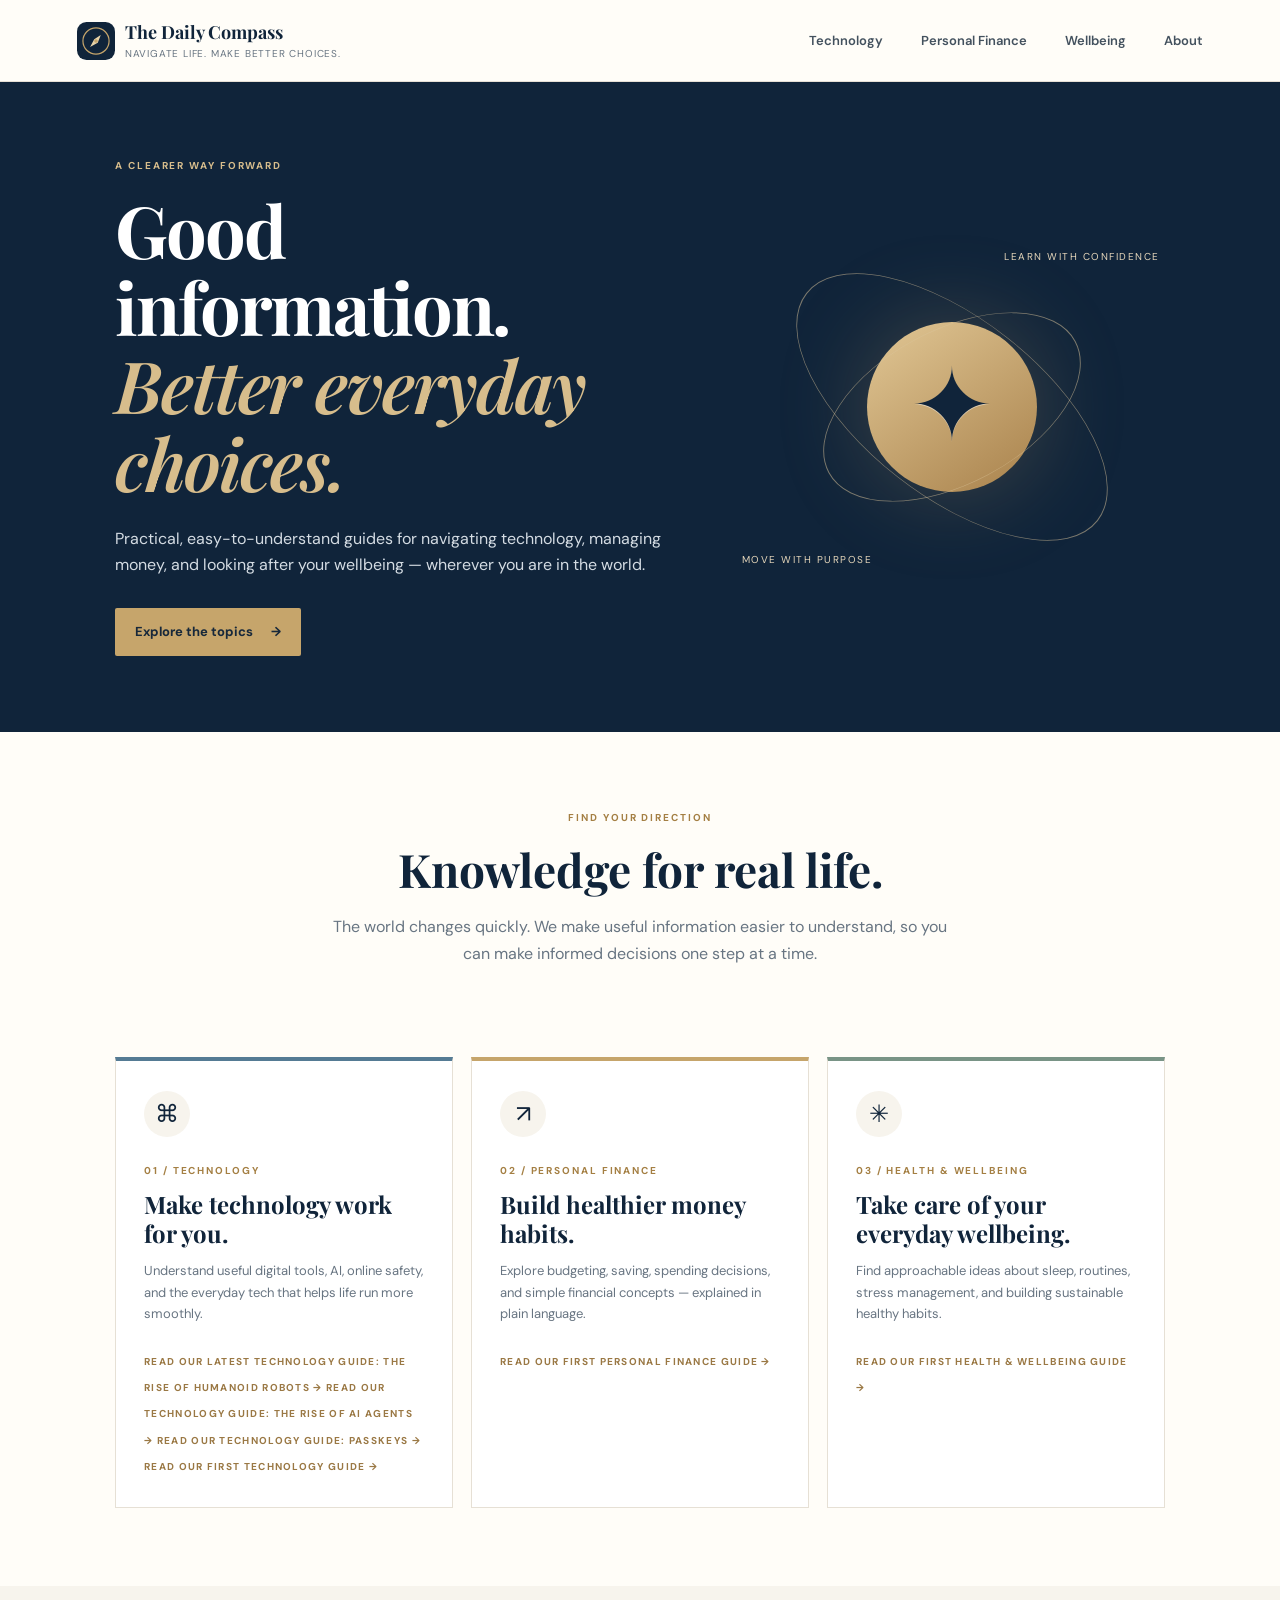
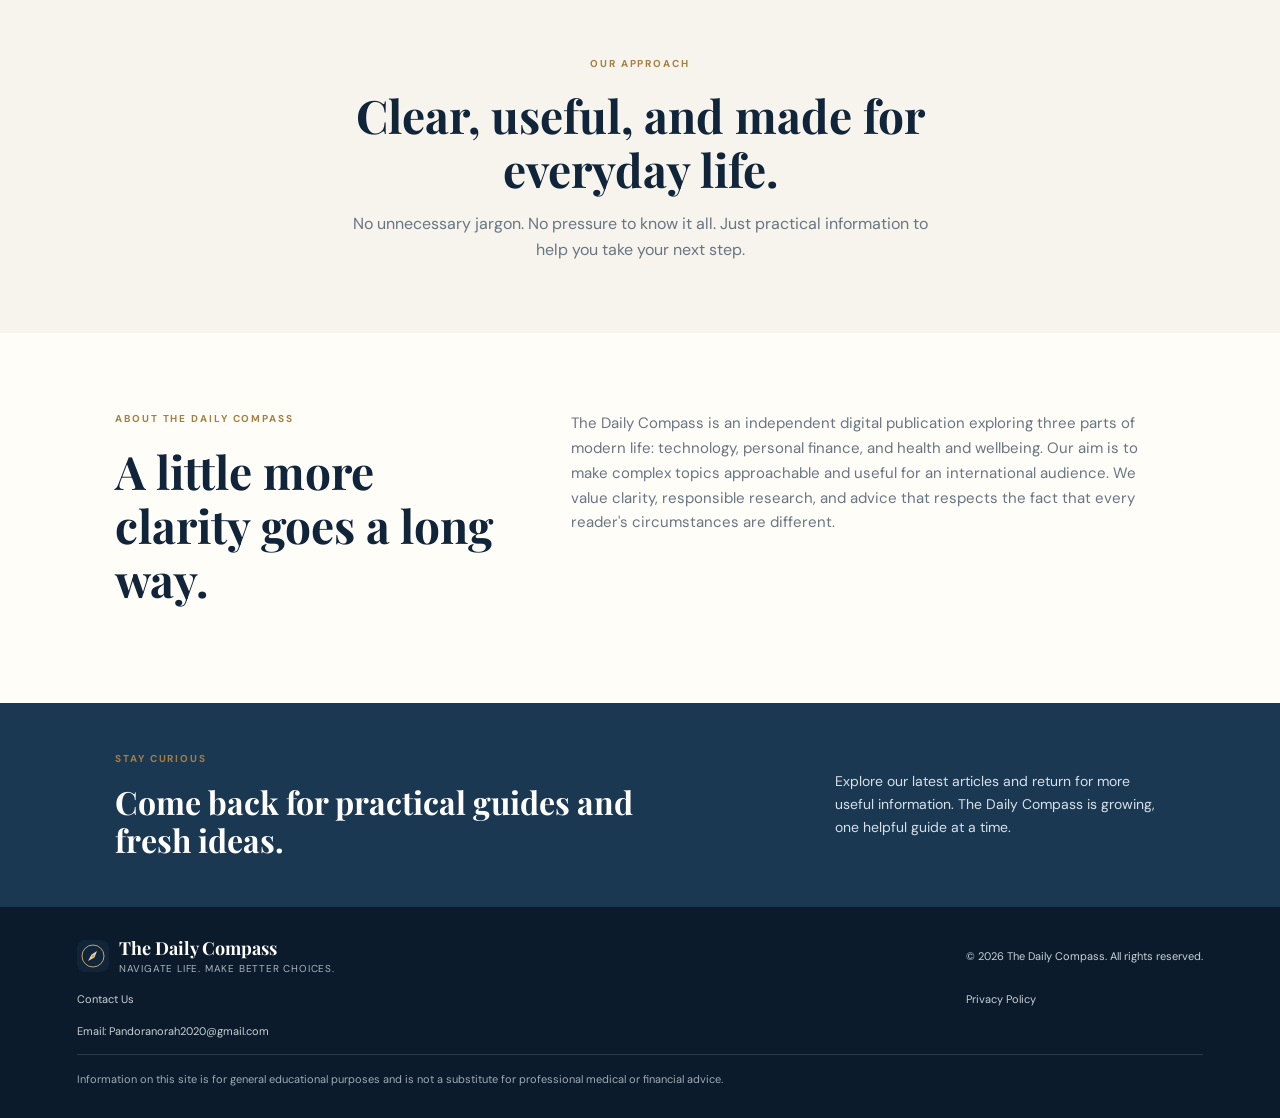
==== index.html @ 1552ca36 "Add humanoid robots article to homepage" ====
<!doctype html>
<html lang="en">
<head>
  <meta charset="utf-8">
  <meta name="viewport" content="width=device-width, initial-scale=1">

  <meta name="description" content="The Daily Compass shares practical guides on technology, personal finance, and wellbeing to help you make better everyday decisions.">

  <meta name="google-site-verification" content="niSRmLJpJioyuc1fLSVejvi6iPAMfOR2q-Q2uCCCyGE">

  <meta name="theme-color" content="#10243a">
  <title>The Daily Compass | Navigate Life. Make Better Choices.</title>

  <!-- The Daily Compass Favicon -->
  <link rel="icon" href="/compass.svg" type="image/svg+xml">

  <link rel="stylesheet" href="styles.css">
</head>

<body>
  <header class="site-header">
    <a class="brand" href="#home" aria-label="The Daily Compass home">
      <img src="compass.svg" alt="" width="38" height="38">
      <span>
        <strong>The Daily Compass</strong>
        <small>Navigate life. Make better choices.</small>
      </span>
    </a>

    <button class="menu-toggle" aria-label="Open navigation" aria-expanded="false">☰</button>

    <nav class="nav">
      <a href="#technology">Technology</a>
      <a href="#finance">Personal Finance</a>
      <a href="#wellbeing">Wellbeing</a>
      <a href="#about">About</a>
    </nav>
  </header>

  <main id="home">

    <section class="hero">
      <div class="hero-copy">
        <p class="eyebrow">A clearer way forward</p>

        <h1>Good information.<br><em>Better everyday choices.</em></h1>

        <p class="hero-text">
          Practical, easy-to-understand guides for navigating technology,
          managing money, and looking after your wellbeing — wherever you
          are in the world.
        </p>

        <a class="button" href="#explore">
          Explore the topics <span aria-hidden="true">→</span>
        </a>
      </div>

      <div class="hero-art" aria-hidden="true">
        <div class="sun"></div>
        <div class="orbit orbit-one"></div>
        <div class="orbit orbit-two"></div>
        <div class="compass-mark">✦</div>
        <span class="art-label label-top">Learn with confidence</span>
        <span class="art-label label-bottom">Move with purpose</span>
      </div>
    </section>

    <section class="intro section" id="explore">
      <p class="eyebrow">Find your direction</p>

      <h2>Knowledge for real life.</h2>

      <p class="section-lead">
        The world changes quickly. We make useful information easier to
        understand, so you can make informed decisions one step at a time.
      </p>
    </section>

    <section class="topics section">

      <!-- TECHNOLOGY -->
      <article class="topic-card tech" id="technology">
        <div class="topic-icon" aria-hidden="true">⌘</div>

        <p class="eyebrow">01 / Technology</p>

        <h3>Make technology work for you.</h3>

        <p>
          Understand useful digital tools, AI, online safety, and the
          everyday tech that helps life run more smoothly.
        </p>

        <a class="coming" href="rise-of-humanoid-robots-everyday-life.html">
          Read our latest Technology guide: The Rise of Humanoid Robots →
        </a>

        <a class="coming" href="rise-of-ai-agents-future-of-work.html">
          Read our Technology guide: The Rise of AI Agents →
        </a>

        <a class="coming" href="passkeys-explained.html">
          Read our Technology guide: Passkeys →
        </a>

        <a class="coming" href="technology-smartphone-privacy.html">
          Read our first Technology guide →
        </a>
      </article>

      <!-- PERSONAL FINANCE -->
      <article class="topic-card money" id="finance">
        <div class="topic-icon" aria-hidden="true">↗</div>

        <p class="eyebrow">02 / Personal finance</p>

        <h3>Build healthier money habits.</h3>

        <p>
          Explore budgeting, saving, spending decisions, and simple
          financial concepts — explained in plain language.
        </p>

        <a class="coming" href="simple-monthly-budget.html">
          Read our first Personal Finance guide →
        </a>
      </article>

      <!-- HEALTH AND WELLBEING -->
      <article class="topic-card wellness" id="wellbeing">
        <div class="topic-icon" aria-hidden="true">✳</div>

        <p class="eyebrow">03 / Health &amp; wellbeing</p>

        <h3>Take care of your everyday wellbeing.</h3>

        <p>
          Find approachable ideas about sleep, routines, stress management,
          and building sustainable healthy habits.
        </p>

        <a class="coming" href="seven-habits-better-sleep.html">
          Read our first Health &amp; Wellbeing guide →
        </a>
      </article>

    </section>

    <section class="quote-band">
      <p class="eyebrow">Our approach</p>

      <h2>Clear, useful, and made for everyday life.</h2>

      <p>
        No unnecessary jargon. No pressure to know it all. Just practical
        information to help you take your next step.
      </p>
    </section>

    <section class="about section" id="about">
      <div>
        <p class="eyebrow">About The Daily Compass</p>

        <h2>A little more clarity goes a long way.</h2>
      </div>

      <p>
        The Daily Compass is an independent digital publication exploring
        three parts of modern life: technology, personal finance, and
        health and wellbeing. Our aim is to make complex topics approachable
        and useful for an international audience. We value clarity,
        responsible research, and advice that respects the fact that
        every reader's circumstances are different.
      </p>
    </section>

    <section class="contact-strip" id="contact">
      <div>
        <p class="eyebrow">Stay curious</p>

        <h2>Come back for practical guides and fresh ideas.</h2>
      </div>

      <p>
        Explore our latest articles and return for more useful information.
        The Daily Compass is growing, one helpful guide at a time.
      </p>
    </section>

  </main>

  <footer class="footer">

    <a class="brand footer-brand" href="#home">
      <img src="compass.svg" alt="" width="32" height="32">

      <span>
        <strong>The Daily Compass</strong>
        <small>Navigate life. Make better choices.</small>
      </span>
    </a>

    <p>© <span id="year"></span> The Daily Compass. All rights reserved.</p>

    <p><a href="contact.html">Contact Us</a></p>

    <p><a href="privacy-policy.html">Privacy Policy</a></p>

    <p>
      Email:
      <a href="mailto:Pandoranorah2020@gmail.com">
        Pandoranorah2020@gmail.com
      </a>
    </p>

    <p class="disclaimer">
      Information on this site is for general educational purposes and
      is not a substitute for professional medical or financial advice.
    </p>

  </footer>

  <script src="script.js"></script>

</body>
</html>
---- styles.css ----
@import url('https://fonts.googleapis.com/css2?family=DM+Sans:wght@400;500;600;700&family=Playfair+Display:ital,wght@0,600;0,700;1,600;1,700&display=swap');
:root{--navy:#10243a;--navy2:#1b3853;--cream:#f7f4ed;--paper:#fffdf8;--gold:#c6a56b;--ink:#1d2935;--muted:#687582;--line:#e6e0d5}
*{box-sizing:border-box}html{scroll-behavior:smooth}body{margin:0;background:var(--paper);color:var(--ink);font-family:"DM Sans",Arial,sans-serif;line-height:1.65}a{color:inherit;text-decoration:none}.site-header{height:auto;min-height:82px;padding:17px clamp(20px,6vw,88px);display:flex;align-items:center;justify-content:space-between;gap:24px;background:var(--paper);border-bottom:1px solid var(--line);position:sticky;top:0;z-index:10}.brand{display:flex;align-items:center;gap:10px;color:var(--navy)}.brand span{display:flex;flex-direction:column;line-height:1.25}.brand strong{font-family:"Playfair Display",Georgia,serif;font-size:18px}.brand small{font-size:10px;letter-spacing:.08em;text-transform:uppercase;color:var(--muted);margin-top:4px}.nav{display:flex;gap:clamp(16px,3vw,38px);font-size:13px;font-weight:600;color:#43515e}.nav a:hover{color:#a47f43}.menu-toggle{display:none;background:none;border:0;font-size:24px;color:var(--navy)}.hero{background:var(--navy);color:white;min-height:520px;padding:76px clamp(22px,9vw,130px);display:grid;grid-template-columns:1.15fr .85fr;align-items:center;gap:48px;overflow:hidden}.eyebrow{font-size:10px;letter-spacing:.19em;text-transform:uppercase;font-weight:700;color:#a47f43;margin:0 0 16px}.hero .eyebrow{color:#d7bd8c}.hero h1{font-family:"Playfair Display",Georgia,serif;font-size:clamp(42px,6vw,72px);line-height:1.08;letter-spacing:-.03em;margin:0 0 24px}.hero h1 em{color:#d7bd8c;font-weight:600}.hero-text{max-width:550px;color:#d4dce3;font-size:16px;margin:0 0 30px}.button{display:inline-flex;align-items:center;gap:18px;background:var(--gold);color:#17283a;padding:13px 20px;font-size:13px;font-weight:700;border-radius:2px}.button:hover{background:#ddc18f}.hero-art{height:340px;max-width:420px;width:100%;justify-self:center;position:relative;display:grid;place-items:center}.sun{width:170px;height:170px;border-radius:50%;background:linear-gradient(145deg,#e1c795,#a9824c);box-shadow:0 0 90px #c6a56b44}.orbit{position:absolute;border:1px solid #d9c49a88;border-radius:50%;width:280px;height:280px;transform:rotate(-28deg) scaleY(.55)}.orbit-two{width:370px;height:370px;transform:rotate(38deg) scaleY(.48)}.compass-mark{position:absolute;color:var(--navy);font-size:100px;text-shadow:0 1px 0 #fff7}.art-label{position:absolute;color:#e6d7bb;font-size:10px;letter-spacing:.15em;text-transform:uppercase}.label-top{top:12px;right:2px}.label-bottom{bottom:8px;left:0}.section{padding:78px clamp(22px,9vw,130px)}.intro{text-align:center;max-width:850px;margin:auto}.intro h2,.about h2,.quote-band h2,.contact-strip h2{font-family:"Playfair Display",Georgia,serif;font-size:clamp(30px,4vw,46px);line-height:1.18;color:var(--navy);margin:0 0 18px}.section-lead{max-width:650px;margin:0 auto;color:var(--muted);font-size:16px}.topics{padding-top:12px;display:grid;grid-template-columns:repeat(3,1fr);gap:18px}.topic-card{padding:30px 28px 28px;min-height:320px;border:1px solid var(--line);background:#fff}.topic-card.tech{border-top:4px solid #557b94}.topic-card.money{border-top:4px solid var(--gold)}.topic-card.wellness{border-top:4px solid #799486}.topic-icon{width:46px;height:46px;border-radius:50%;display:grid;place-items:center;background:var(--cream);color:var(--navy);font-size:24px;margin-bottom:26px}.topic-card h3{font-family:"Playfair Display",Georgia,serif;color:var(--navy);font-size:24px;line-height:1.2;margin:0 0 13px}.topic-card p:not(.eyebrow){font-size:13px;color:var(--muted);margin:0 0 22px}.topic-card .eyebrow{margin-bottom:10px}.coming{font-size:10px;text-transform:uppercase;letter-spacing:.13em;font-weight:700;color:#9a7844}.quote-band{background:var(--cream);text-align:center;padding:70px 22px}.quote-band h2{max-width:650px;margin:0 auto 14px}.quote-band>p:last-child{max-width:600px;margin:auto;color:var(--muted)}.about{display:grid;grid-template-columns:.8fr 1.2fr;gap:60px;align-items:start}.about>p{margin:0;color:var(--muted);font-size:15px}.contact-strip{background:var(--navy2);color:white;padding:48px clamp(22px,9vw,130px);display:flex;align-items:center;justify-content:space-between;gap:36px}.contact-strip h2{color:white;max-width:560px;font-size:32px;margin:0}.contact-strip>p{max-width:330px;color:#d6e0e6;font-size:14px}.footer{padding:30px clamp(22px,6vw,88px);display:grid;grid-template-columns:1fr auto;gap:14px;align-items:center;background:#0b1b2b;color:#c8d1d8}.footer-brand{color:white}.footer-brand small{color:#aab6c0}.footer>p{font-size:11px;margin:0}.footer .disclaimer{grid-column:1/-1;color:#9eabb6;border-top:1px solid #ffffff22;padding-top:15px}
@media(max-width:760px){.site-header{padding:14px 18px}.menu-toggle{display:block}.nav{display:none;position:absolute;top:72px;left:0;right:0;background:var(--paper);padding:18px 22px 24px;border-bottom:1px solid var(--line);flex-direction:column;gap:16px}.nav.open{display:flex}.hero{grid-template-columns:1fr;padding:58px 24px 38px;gap:8px}.hero-art{height:245px;max-width:320px}.sun{width:125px;height:125px}.orbit{width:220px;height:220px}.orbit-two{width:290px;height:290px}.compass-mark{font-size:76px}.topics{grid-template-columns:1fr;padding:8px 22px 58px}.topic-card{min-height:0}.section{padding:60px 22px}.about{grid-template-columns:1fr;gap:16px}.contact-strip{display:block;padding:42px 22px}.contact-strip>p{margin:18px 0 0}.footer{grid-template-columns:1fr}.footer .disclaimer{grid-column:1}.footer>p{line-height:1.5}}
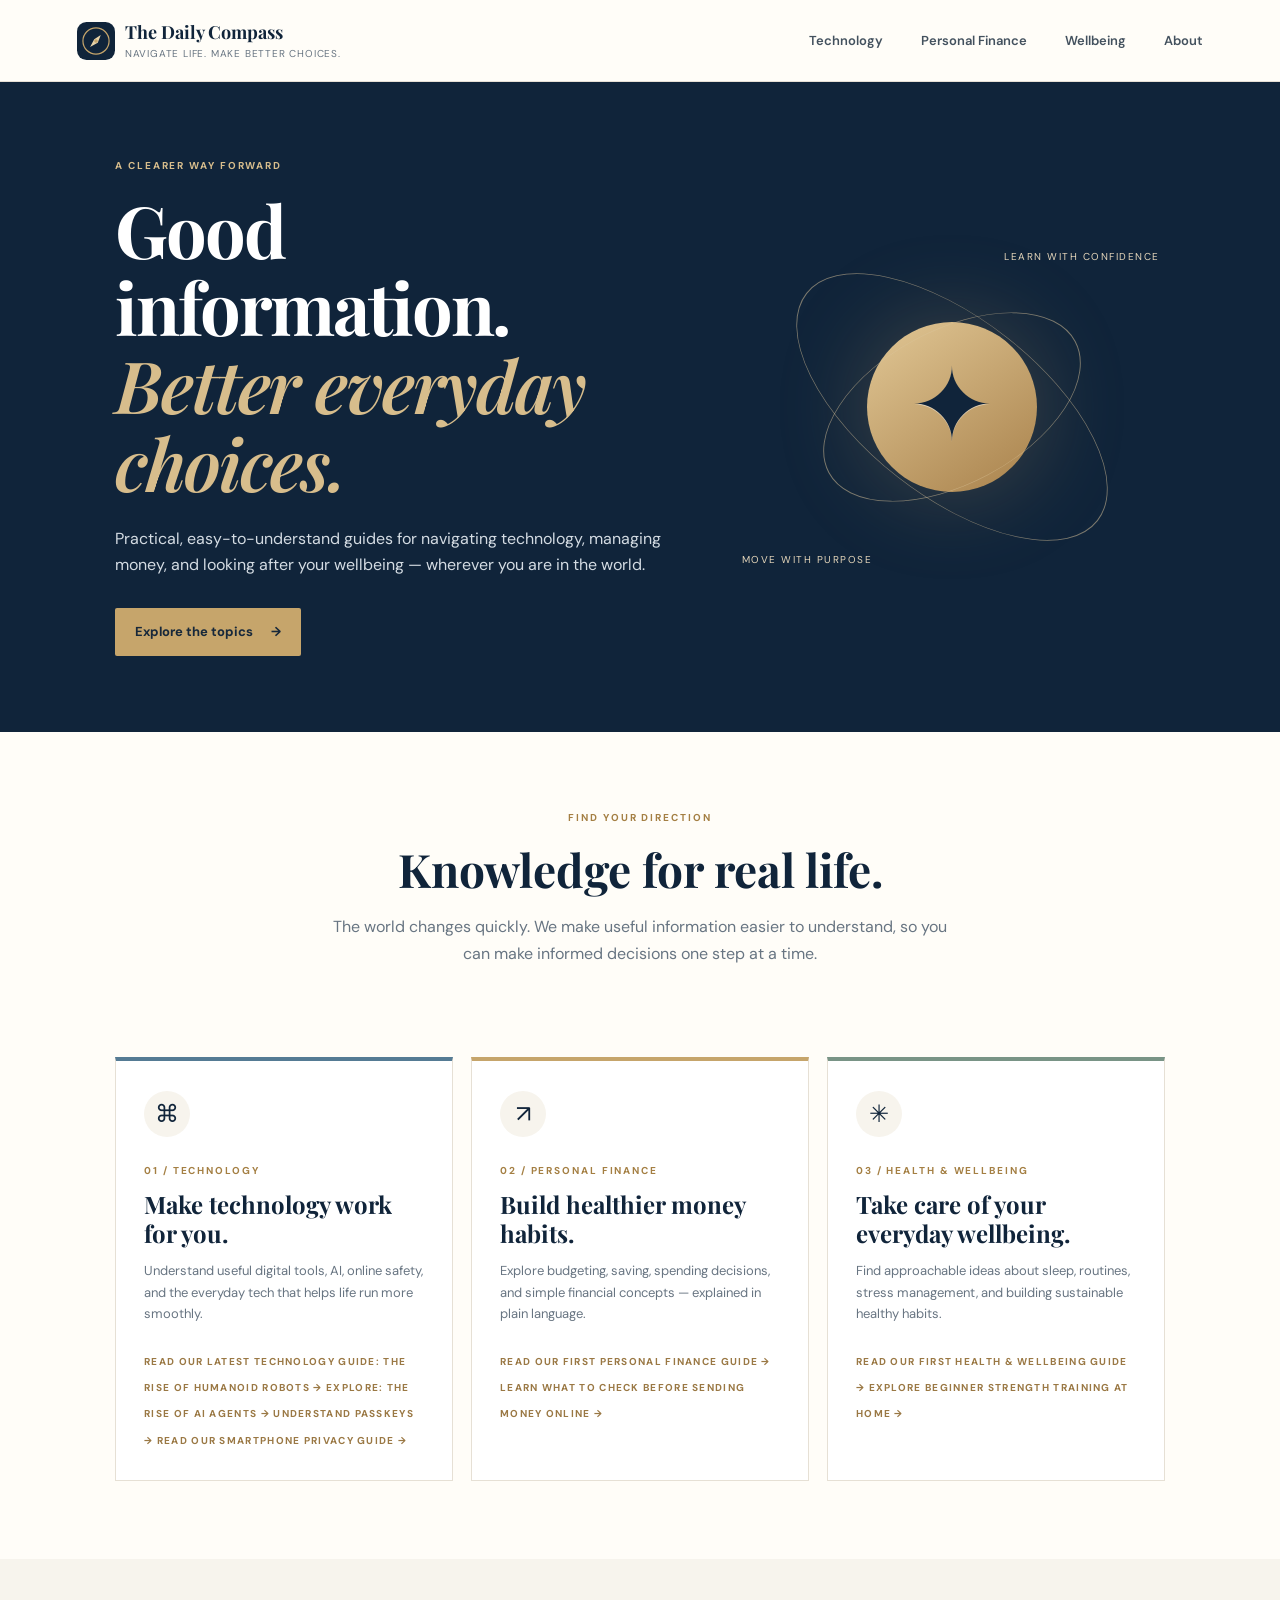
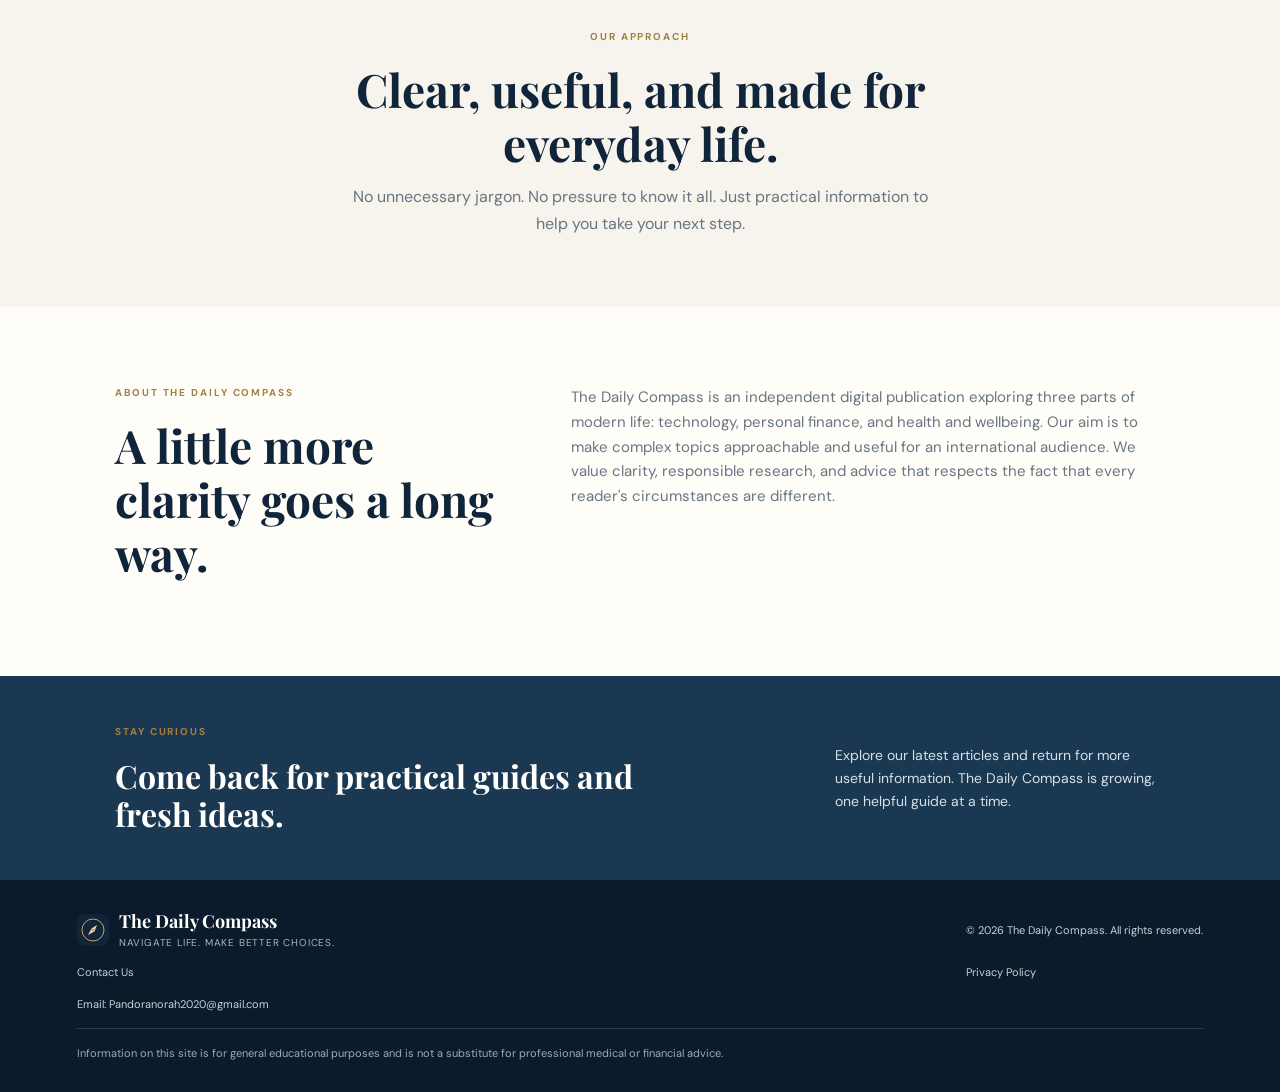
==== commit 503e3ca6: "Update homepage metadata and Google verification" ====
--- a/index.html
+++ b/index.html
@@ -4,20 +4,42 @@
   <meta charset="utf-8">
   <meta name="viewport" content="width=device-width, initial-scale=1">
 
-  <meta name="description" content="The Daily Compass shares practical guides on technology, personal finance, and wellbeing to help you make better everyday decisions.">
-
+  <title>The Daily Compass | Navigate Life. Make Better Choices.</title>
+
+  <meta name="description" content="The Daily Compass shares practical guides on technology, personal finance, and wellbeing to help you make better everyday decisions around the world.">
+
+  <!-- Google Search Console Verification: Cloudflare -->
   <meta name="google-site-verification" content="niSRmLJpJioyuc1fLSVejvi6iPAMfOR2q-Q2uCCCyGE">
 
+  <!-- Google Search Console Verification: GitHub Pages -->
+  <meta name="google-site-verification" content="lFwDkpeKa295SKS8rfj2bWEa2eMhIiLLbjTRxKoqGhQ">
+
   <meta name="theme-color" content="#10243a">
-  <title>The Daily Compass | Navigate Life. Make Better Choices.</title>
-
-  <!-- The Daily Compass Favicon -->
-  <link rel="icon" href="/compass.svg" type="image/svg+xml">
-
+
+  <!-- Social Sharing Metadata -->
+  <meta property="og:type" content="website">
+  <meta property="og:site_name" content="The Daily Compass">
+  <meta property="og:title" content="The Daily Compass | Navigate Life. Make Better Choices.">
+  <meta property="og:description" content="Practical, easy-to-understand guides on technology, personal finance, and health and wellbeing for readers around the world.">
+  <meta property="og:url" content="https://thedailycompassmedia.github.io/the-daily-compass/">
+  <meta property="og:image" content="https://thedailycompassmedia.github.io/the-daily-compass/compass.svg">
+  <meta property="og:image:alt" content="The Daily Compass publication logo">
+
+  <!-- Twitter Sharing Metadata -->
+  <meta name="twitter:card" content="summary">
+  <meta name="twitter:title" content="The Daily Compass | Navigate Life. Make Better Choices.">
+  <meta name="twitter:description" content="Practical guides on technology, personal finance, and wellbeing for readers around the world.">
+  <meta name="twitter:image" content="https://thedailycompassmedia.github.io/the-daily-compass/compass.svg">
+
+  <!-- Favicon -->
+  <link rel="icon" href="compass.svg" type="image/svg+xml">
+
+  <!-- Stylesheet -->
   <link rel="stylesheet" href="styles.css">
 </head>
 
 <body>
+
   <header class="site-header">
     <a class="brand" href="#home" aria-label="The Daily Compass home">
       <img src="compass.svg" alt="" width="38" height="38">
@@ -97,15 +119,15 @@
         </a>
 
         <a class="coming" href="rise-of-ai-agents-future-of-work.html">
-          Read our Technology guide: The Rise of AI Agents →
+          Explore: The Rise of AI Agents →
         </a>
 
         <a class="coming" href="passkeys-explained.html">
-          Read our Technology guide: Passkeys →
+          Understand Passkeys →
         </a>
 
         <a class="coming" href="technology-smartphone-privacy.html">
-          Read our first Technology guide →
+          Read our smartphone privacy guide →
         </a>
       </article>
 
@@ -113,7 +135,7 @@
       <article class="topic-card money" id="finance">
         <div class="topic-icon" aria-hidden="true">↗</div>
 
-        <p class="eyebrow">02 / Personal finance</p>
+        <p class="eyebrow">02 / Personal Finance</p>
 
         <h3>Build healthier money habits.</h3>
 
@@ -125,13 +147,17 @@
         <a class="coming" href="simple-monthly-budget.html">
           Read our first Personal Finance guide →
         </a>
+
+        <a class="coming" href="checks-before-sending-money-online.html">
+          Learn what to check before sending money online →
+        </a>
       </article>
 
       <!-- HEALTH AND WELLBEING -->
       <article class="topic-card wellness" id="wellbeing">
         <div class="topic-icon" aria-hidden="true">✳</div>
 
-        <p class="eyebrow">03 / Health &amp; wellbeing</p>
+        <p class="eyebrow">03 / Health &amp; Wellbeing</p>
 
         <h3>Take care of your everyday wellbeing.</h3>
 
@@ -142,6 +168,10 @@
 
         <a class="coming" href="seven-habits-better-sleep.html">
           Read our first Health &amp; Wellbeing guide →
+        </a>
+
+        <a class="coming" href="beginner-strength-training-exercises-at-home.html">
+          Explore beginner strength training at home →
         </a>
       </article>
 
@@ -225,4 +255,3 @@
 
 </body>
 </html>
-
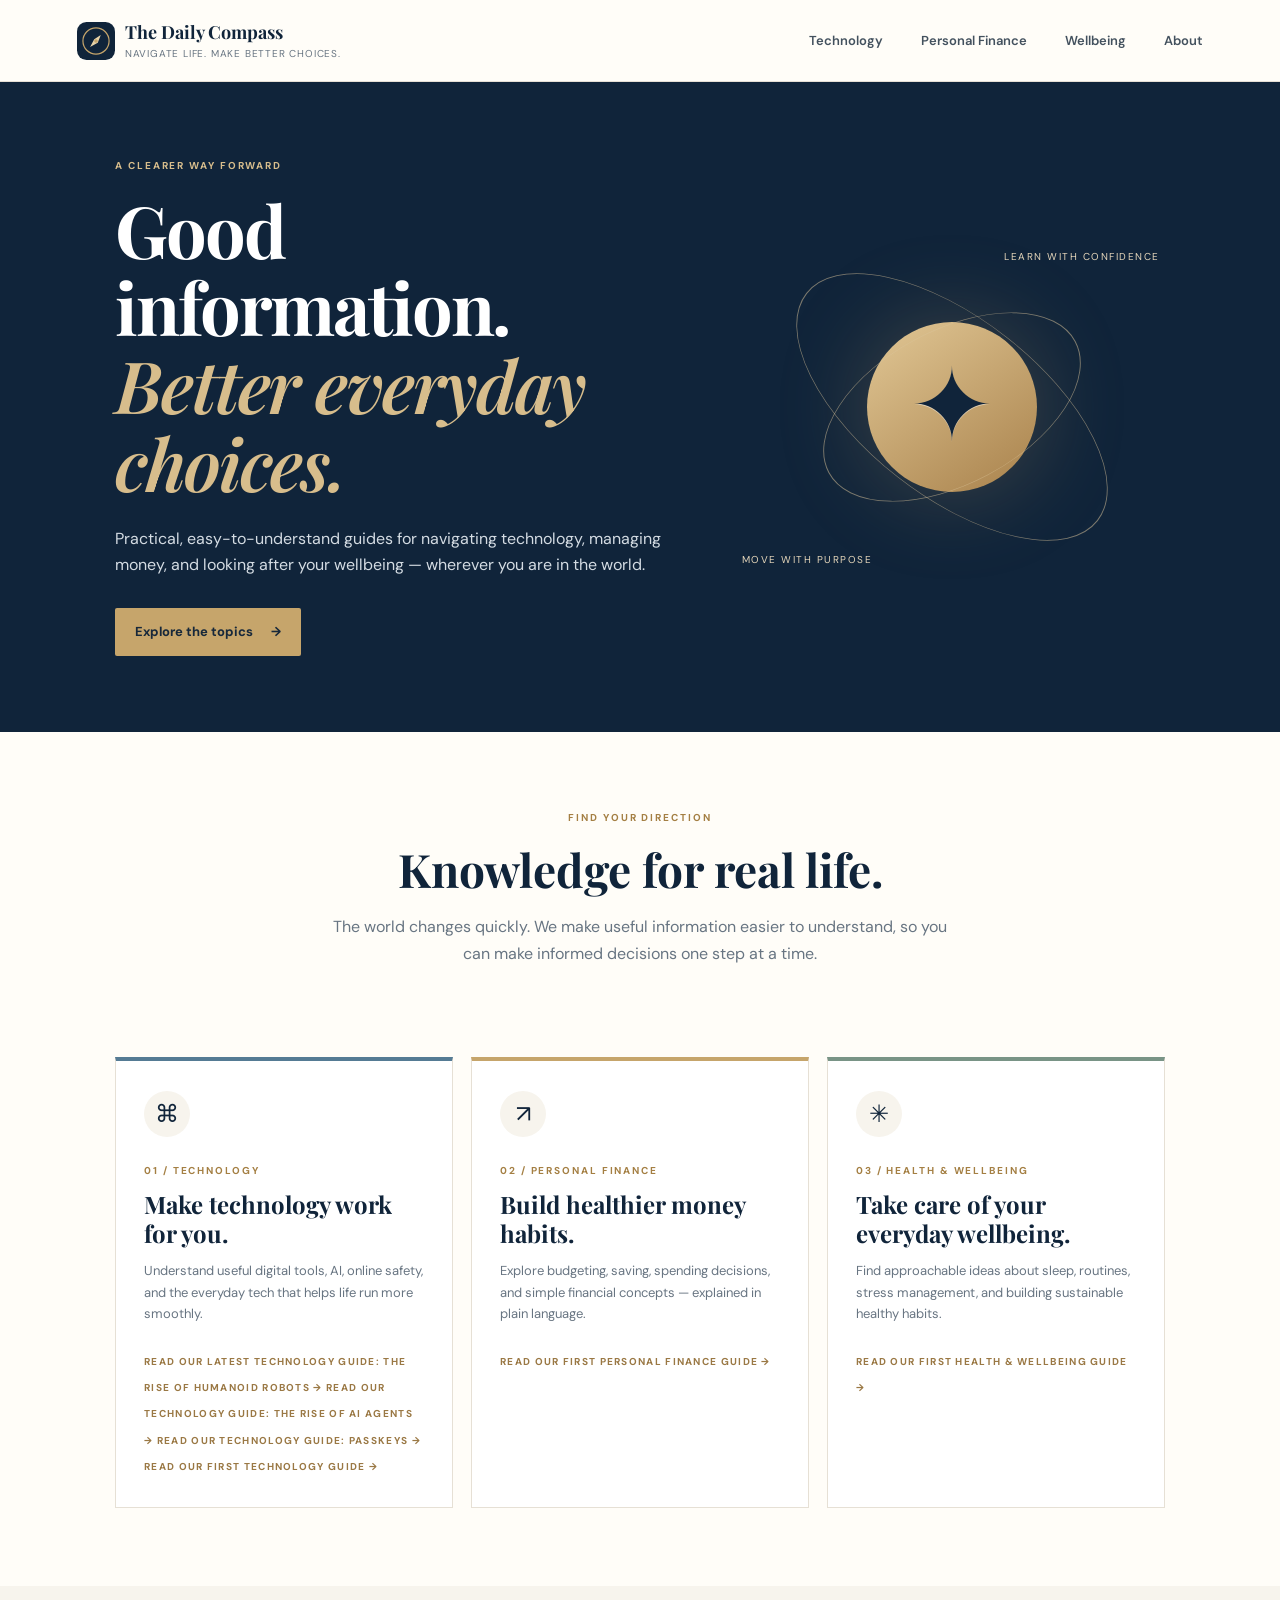
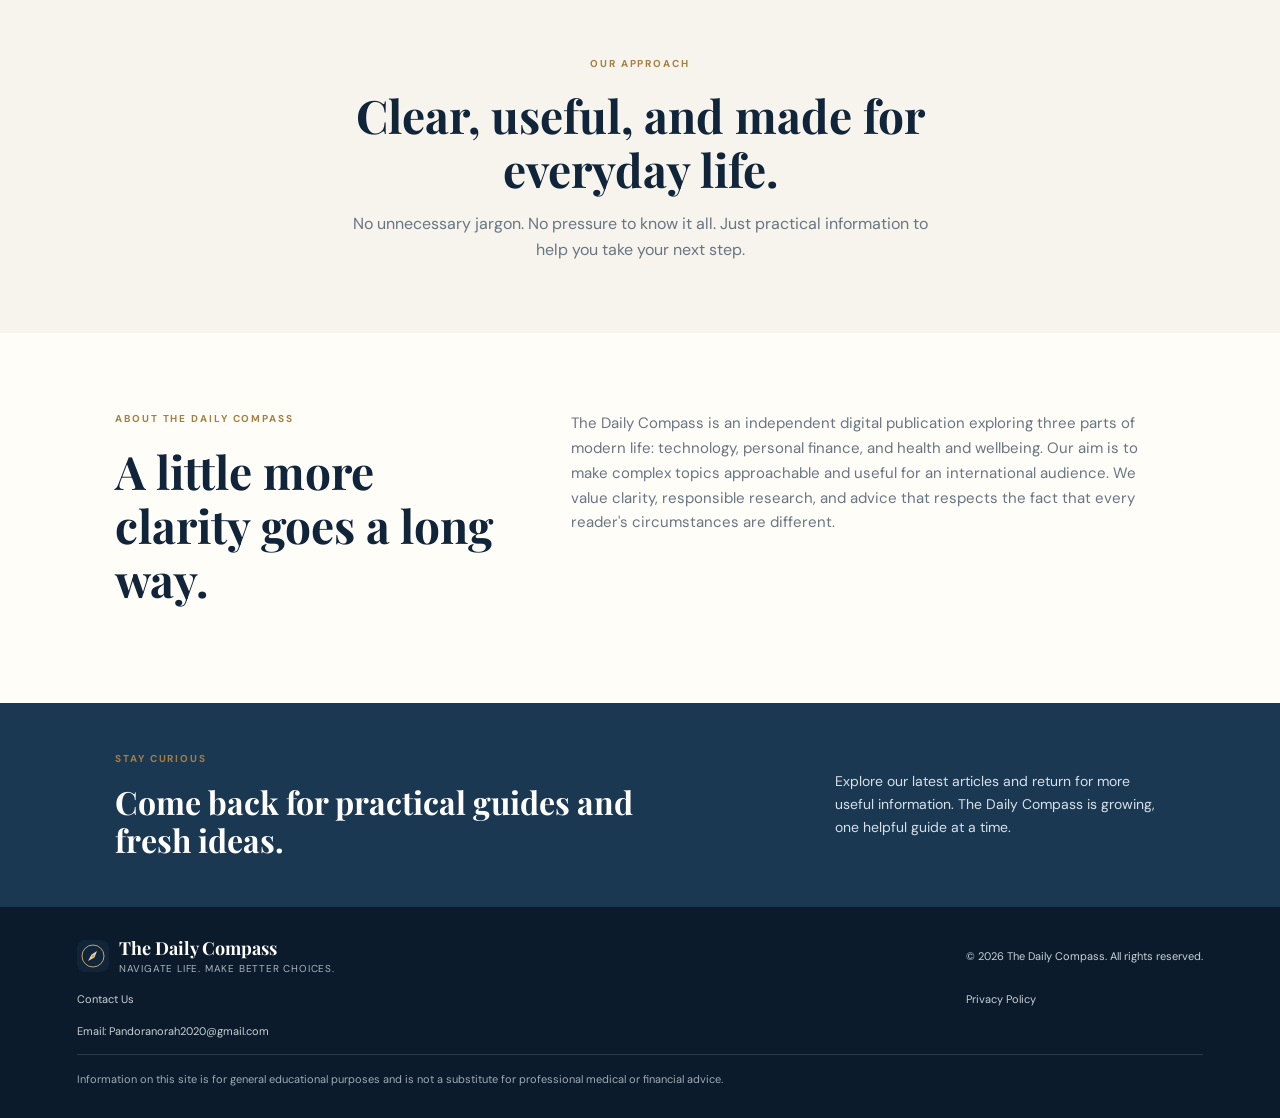
==== commit bda23bb5: "Update homepage social sharing image and metadata" ====
--- a/index.html
+++ b/index.html
@@ -4,42 +4,40 @@
   <meta charset="utf-8">
   <meta name="viewport" content="width=device-width, initial-scale=1">
 
+  <meta name="description" content="The Daily Compass shares practical guides on technology, personal finance, and wellbeing to help you make better everyday decisions.">
+
+  <!-- Google Search Console Verification -->
+  <meta name="google-site-verification" content="niSRmLJpJioyuc1fLSVejvi6iPAMfOR2q-Q2uCCCyGE">
+  <meta name="google-site-verification" content="lFwDkpeKa295SKS8rfj2bWEa2eMhIiLLbjTRxKoqGhQ">
+
+  <meta name="theme-color" content="#10243a">
+
   <title>The Daily Compass | Navigate Life. Make Better Choices.</title>
 
-  <meta name="description" content="The Daily Compass shares practical guides on technology, personal finance, and wellbeing to help you make better everyday decisions around the world.">
-
-  <!-- Google Search Console Verification: Cloudflare -->
-  <meta name="google-site-verification" content="niSRmLJpJioyuc1fLSVejvi6iPAMfOR2q-Q2uCCCyGE">
-
-  <!-- Google Search Console Verification: GitHub Pages -->
-  <meta name="google-site-verification" content="lFwDkpeKa295SKS8rfj2bWEa2eMhIiLLbjTRxKoqGhQ">
-
-  <meta name="theme-color" content="#10243a">
-
-  <!-- Social Sharing Metadata -->
+  <!-- Favicon -->
+  <link rel="icon" href="compass.svg" type="image/svg+xml">
+
+  <!-- Open Graph Social Sharing Metadata -->
   <meta property="og:type" content="website">
   <meta property="og:site_name" content="The Daily Compass">
   <meta property="og:title" content="The Daily Compass | Navigate Life. Make Better Choices.">
   <meta property="og:description" content="Practical, easy-to-understand guides on technology, personal finance, and health and wellbeing for readers around the world.">
   <meta property="og:url" content="https://thedailycompassmedia.github.io/the-daily-compass/">
-  <meta property="og:image" content="https://thedailycompassmedia.github.io/the-daily-compass/compass.svg">
-  <meta property="og:image:alt" content="The Daily Compass publication logo">
+  <meta property="og:image" content="https://thedailycompassmedia.github.io/the-daily-compass/IMG_3310.jpeg">
+  <meta property="og:image:width" content="1200">
+  <meta property="og:image:height" content="627">
+  <meta property="og:image:alt" content="The Daily Compass social sharing banner">
 
   <!-- Twitter Sharing Metadata -->
-  <meta name="twitter:card" content="summary">
+  <meta name="twitter:card" content="summary_large_image">
   <meta name="twitter:title" content="The Daily Compass | Navigate Life. Make Better Choices.">
   <meta name="twitter:description" content="Practical guides on technology, personal finance, and wellbeing for readers around the world.">
-  <meta name="twitter:image" content="https://thedailycompassmedia.github.io/the-daily-compass/compass.svg">
-
-  <!-- Favicon -->
-  <link rel="icon" href="compass.svg" type="image/svg+xml">
-
-  <!-- Stylesheet -->
+  <meta name="twitter:image" content="https://thedailycompassmedia.github.io/the-daily-compass/IMG_3310.jpeg">
+
   <link rel="stylesheet" href="styles.css">
 </head>
 
 <body>
-
   <header class="site-header">
     <a class="brand" href="#home" aria-label="The Daily Compass home">
       <img src="compass.svg" alt="" width="38" height="38">
@@ -90,7 +88,6 @@
 
     <section class="intro section" id="explore">
       <p class="eyebrow">Find your direction</p>
-
       <h2>Knowledge for real life.</h2>
 
       <p class="section-lead">
@@ -106,7 +103,6 @@
         <div class="topic-icon" aria-hidden="true">⌘</div>
 
         <p class="eyebrow">01 / Technology</p>
-
         <h3>Make technology work for you.</h3>
 
         <p>
@@ -119,15 +115,15 @@
         </a>
 
         <a class="coming" href="rise-of-ai-agents-future-of-work.html">
-          Explore: The Rise of AI Agents →
+          Read our Technology guide: The Rise of AI Agents →
         </a>
 
         <a class="coming" href="passkeys-explained.html">
-          Understand Passkeys →
+          Read our Technology guide: Passkeys →
         </a>
 
         <a class="coming" href="technology-smartphone-privacy.html">
-          Read our smartphone privacy guide →
+          Read our first Technology guide →
         </a>
       </article>
 
@@ -135,7 +131,7 @@
       <article class="topic-card money" id="finance">
         <div class="topic-icon" aria-hidden="true">↗</div>
 
-        <p class="eyebrow">02 / Personal Finance</p>
+        <p class="eyebrow">02 / Personal finance</p>
 
         <h3>Build healthier money habits.</h3>
 
@@ -147,17 +143,13 @@
         <a class="coming" href="simple-monthly-budget.html">
           Read our first Personal Finance guide →
         </a>
-
-        <a class="coming" href="checks-before-sending-money-online.html">
-          Learn what to check before sending money online →
-        </a>
       </article>
 
       <!-- HEALTH AND WELLBEING -->
       <article class="topic-card wellness" id="wellbeing">
         <div class="topic-icon" aria-hidden="true">✳</div>
 
-        <p class="eyebrow">03 / Health &amp; Wellbeing</p>
+        <p class="eyebrow">03 / Health &amp; wellbeing</p>
 
         <h3>Take care of your everyday wellbeing.</h3>
 
@@ -168,10 +160,6 @@
 
         <a class="coming" href="seven-habits-better-sleep.html">
           Read our first Health &amp; Wellbeing guide →
-        </a>
-
-        <a class="coming" href="beginner-strength-training-exercises-at-home.html">
-          Explore beginner strength training at home →
         </a>
       </article>
 
@@ -224,7 +212,6 @@
 
     <a class="brand footer-brand" href="#home">
       <img src="compass.svg" alt="" width="32" height="32">
-
       <span>
         <strong>The Daily Compass</strong>
         <small>Navigate life. Make better choices.</small>
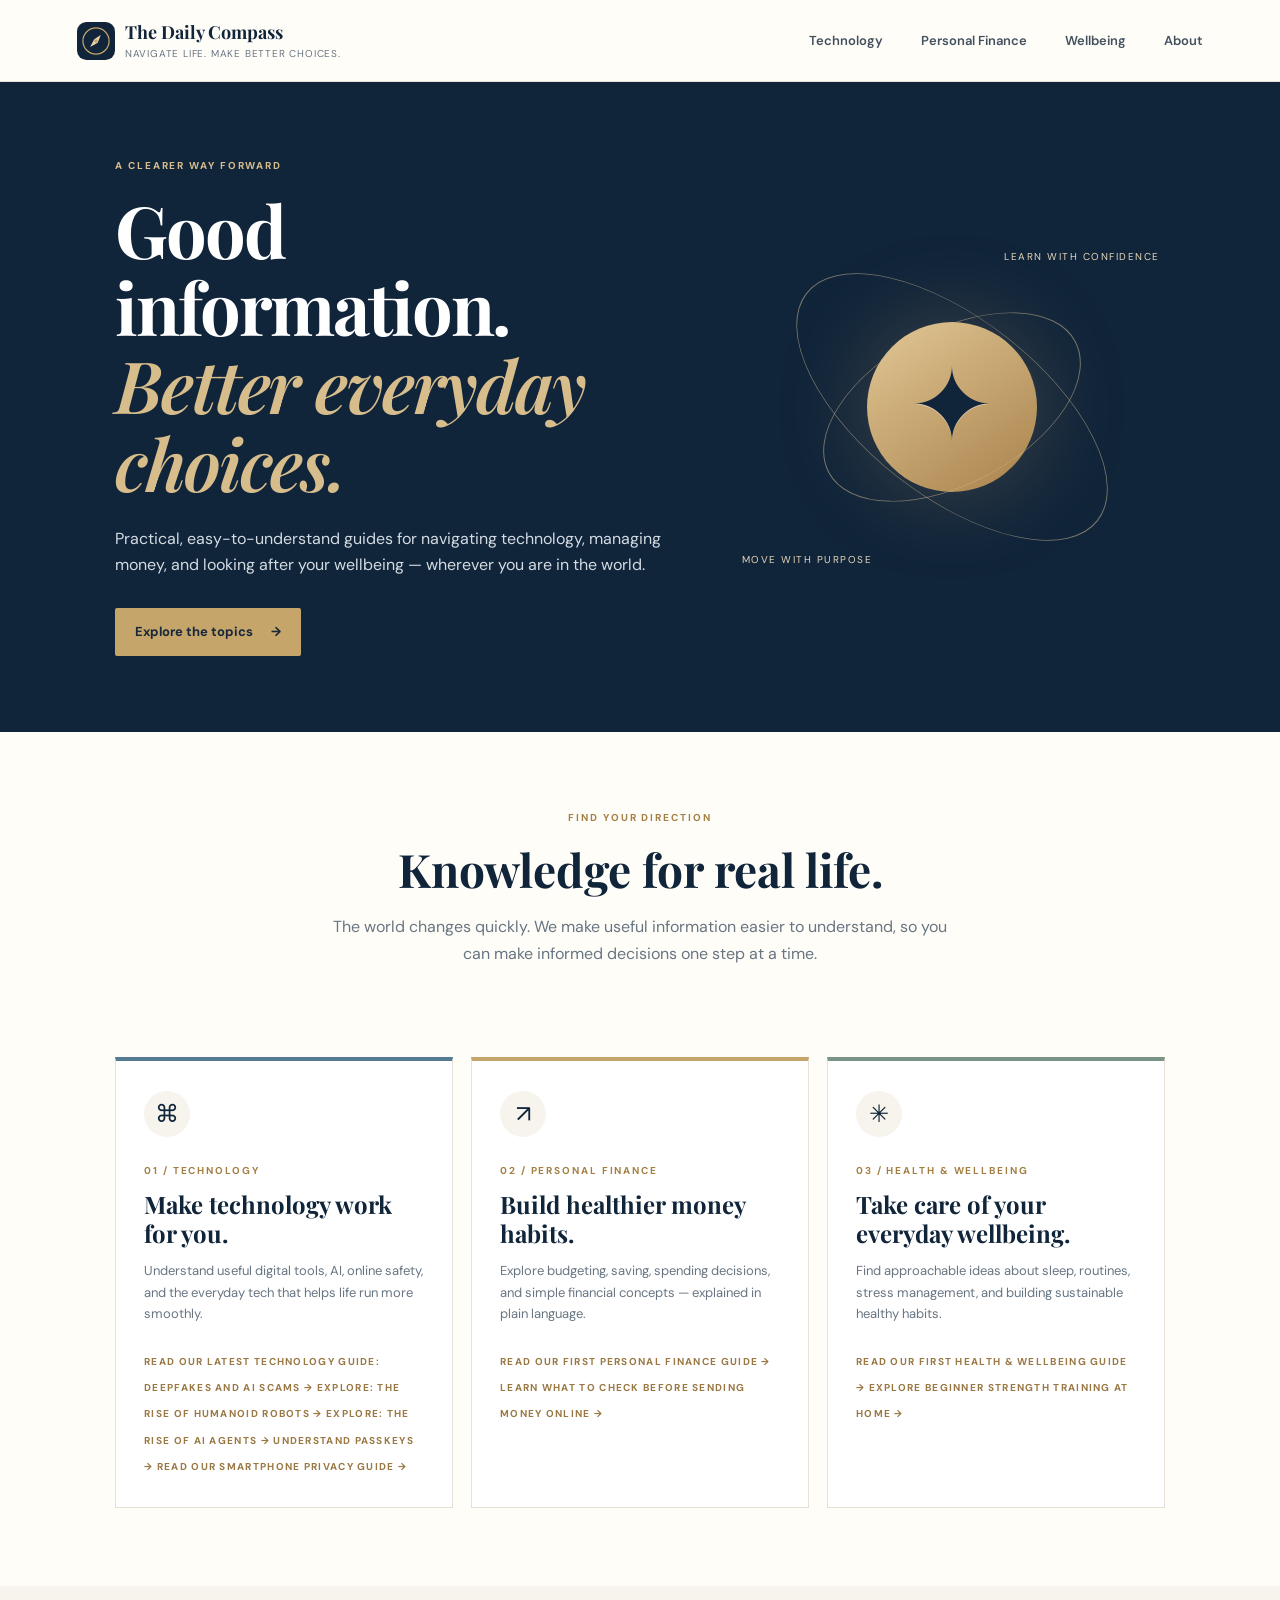
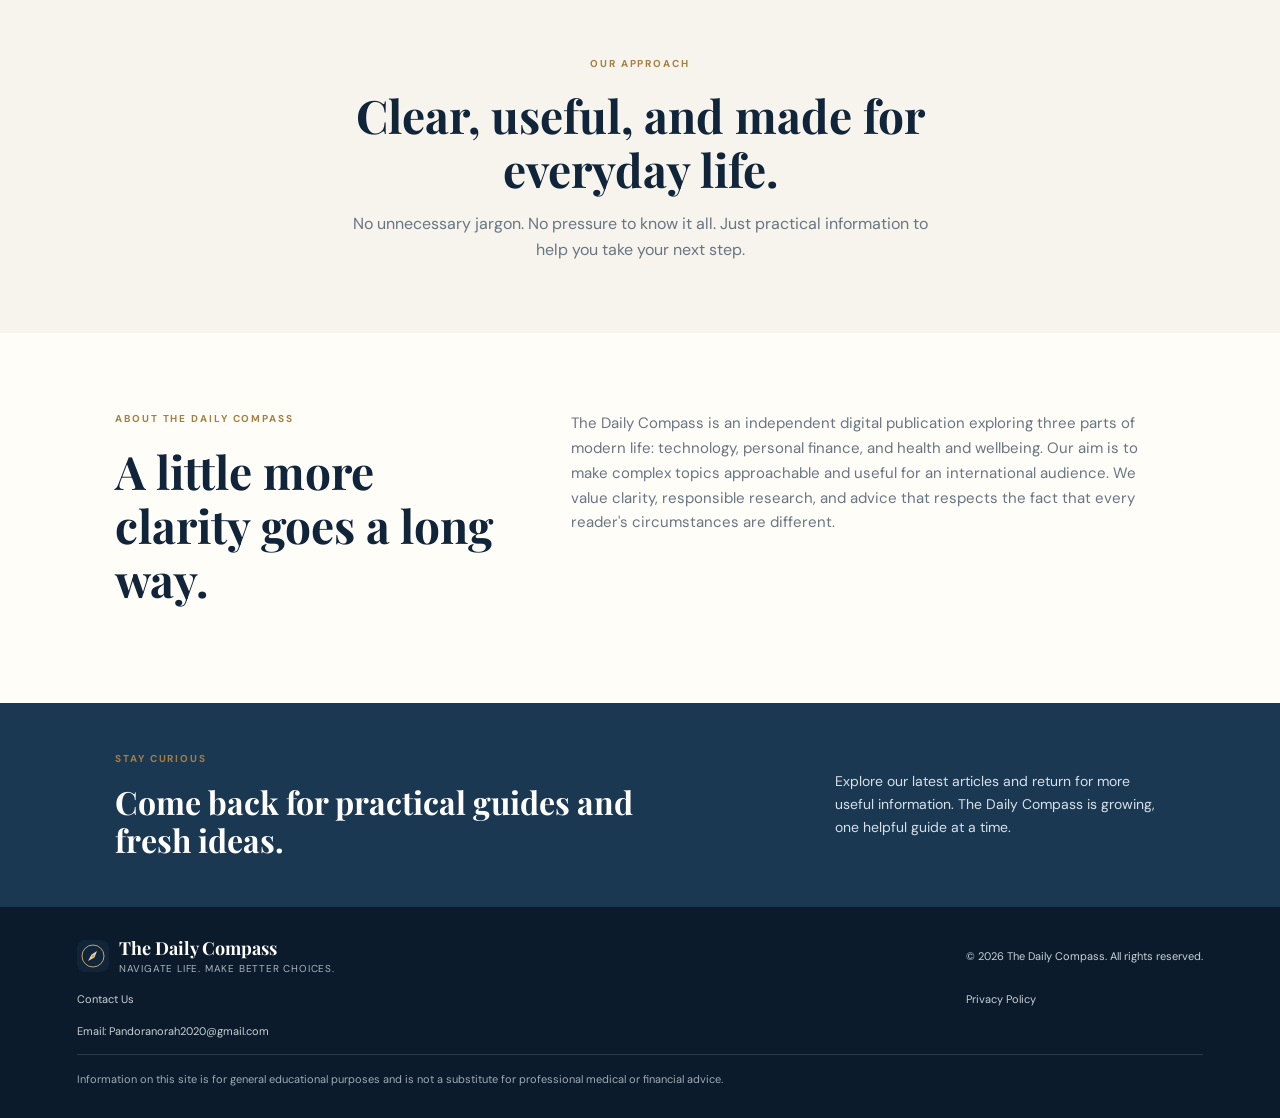
==== commit 8c1757a9: "Update homepage with new deepfakes technology article" ====
--- a/index.html
+++ b/index.html
@@ -4,40 +4,42 @@
   <meta charset="utf-8">
   <meta name="viewport" content="width=device-width, initial-scale=1">
 
-  <meta name="description" content="The Daily Compass shares practical guides on technology, personal finance, and wellbeing to help you make better everyday decisions.">
-
-  <!-- Google Search Console Verification -->
+  <title>The Daily Compass | Navigate Life. Make Better Choices.</title>
+
+  <meta name="description" content="The Daily Compass shares practical guides on technology, personal finance, and wellbeing to help you make better everyday decisions around the world.">
+
+  <!-- Google Search Console Verification: Cloudflare -->
   <meta name="google-site-verification" content="niSRmLJpJioyuc1fLSVejvi6iPAMfOR2q-Q2uCCCyGE">
+
+  <!-- Google Search Console Verification: GitHub Pages -->
   <meta name="google-site-verification" content="lFwDkpeKa295SKS8rfj2bWEa2eMhIiLLbjTRxKoqGhQ">
 
   <meta name="theme-color" content="#10243a">
 
-  <title>The Daily Compass | Navigate Life. Make Better Choices.</title>
-
-  <!-- Favicon -->
-  <link rel="icon" href="compass.svg" type="image/svg+xml">
-
-  <!-- Open Graph Social Sharing Metadata -->
+  <!-- Social Sharing Metadata -->
   <meta property="og:type" content="website">
   <meta property="og:site_name" content="The Daily Compass">
   <meta property="og:title" content="The Daily Compass | Navigate Life. Make Better Choices.">
   <meta property="og:description" content="Practical, easy-to-understand guides on technology, personal finance, and health and wellbeing for readers around the world.">
   <meta property="og:url" content="https://thedailycompassmedia.github.io/the-daily-compass/">
-  <meta property="og:image" content="https://thedailycompassmedia.github.io/the-daily-compass/IMG_3310.jpeg">
-  <meta property="og:image:width" content="1200">
-  <meta property="og:image:height" content="627">
-  <meta property="og:image:alt" content="The Daily Compass social sharing banner">
+  <meta property="og:image" content="https://thedailycompassmedia.github.io/the-daily-compass/compass.svg">
+  <meta property="og:image:alt" content="The Daily Compass publication logo">
 
   <!-- Twitter Sharing Metadata -->
-  <meta name="twitter:card" content="summary_large_image">
+  <meta name="twitter:card" content="summary">
   <meta name="twitter:title" content="The Daily Compass | Navigate Life. Make Better Choices.">
   <meta name="twitter:description" content="Practical guides on technology, personal finance, and wellbeing for readers around the world.">
-  <meta name="twitter:image" content="https://thedailycompassmedia.github.io/the-daily-compass/IMG_3310.jpeg">
-
+  <meta name="twitter:image" content="https://thedailycompassmedia.github.io/the-daily-compass/compass.svg">
+
+  <!-- Favicon -->
+  <link rel="icon" href="compass.svg" type="image/svg+xml">
+
+  <!-- Stylesheet -->
   <link rel="stylesheet" href="styles.css">
 </head>
 
 <body>
+
   <header class="site-header">
     <a class="brand" href="#home" aria-label="The Daily Compass home">
       <img src="compass.svg" alt="" width="38" height="38">
@@ -59,6 +61,7 @@
 
   <main id="home">
 
+    <!-- HERO SECTION -->
     <section class="hero">
       <div class="hero-copy">
         <p class="eyebrow">A clearer way forward</p>
@@ -86,8 +89,10 @@
       </div>
     </section>
 
+    <!-- INTRODUCTION -->
     <section class="intro section" id="explore">
       <p class="eyebrow">Find your direction</p>
+
       <h2>Knowledge for real life.</h2>
 
       <p class="section-lead">
@@ -96,6 +101,7 @@
       </p>
     </section>
 
+    <!-- TOPIC CARDS -->
     <section class="topics section">
 
       <!-- TECHNOLOGY -->
@@ -103,6 +109,7 @@
         <div class="topic-icon" aria-hidden="true">⌘</div>
 
         <p class="eyebrow">01 / Technology</p>
+
         <h3>Make technology work for you.</h3>
 
         <p>
@@ -110,20 +117,24 @@
           everyday tech that helps life run more smoothly.
         </p>
 
+        <a class="coming" href="deepfakes-ai-scams-how-to-recognise-fakes.html">
+          Read our latest Technology guide: Deepfakes and AI Scams →
+        </a>
+
         <a class="coming" href="rise-of-humanoid-robots-everyday-life.html">
-          Read our latest Technology guide: The Rise of Humanoid Robots →
+          Explore: The Rise of Humanoid Robots →
         </a>
 
         <a class="coming" href="rise-of-ai-agents-future-of-work.html">
-          Read our Technology guide: The Rise of AI Agents →
+          Explore: The Rise of AI Agents →
         </a>
 
         <a class="coming" href="passkeys-explained.html">
-          Read our Technology guide: Passkeys →
+          Understand Passkeys →
         </a>
 
         <a class="coming" href="technology-smartphone-privacy.html">
-          Read our first Technology guide →
+          Read our smartphone privacy guide →
         </a>
       </article>
 
@@ -131,7 +142,7 @@
       <article class="topic-card money" id="finance">
         <div class="topic-icon" aria-hidden="true">↗</div>
 
-        <p class="eyebrow">02 / Personal finance</p>
+        <p class="eyebrow">02 / Personal Finance</p>
 
         <h3>Build healthier money habits.</h3>
 
@@ -143,13 +154,17 @@
         <a class="coming" href="simple-monthly-budget.html">
           Read our first Personal Finance guide →
         </a>
+
+        <a class="coming" href="checks-before-sending-money-online.html">
+          Learn what to check before sending money online →
+        </a>
       </article>
 
       <!-- HEALTH AND WELLBEING -->
       <article class="topic-card wellness" id="wellbeing">
         <div class="topic-icon" aria-hidden="true">✳</div>
 
-        <p class="eyebrow">03 / Health &amp; wellbeing</p>
+        <p class="eyebrow">03 / Health &amp; Wellbeing</p>
 
         <h3>Take care of your everyday wellbeing.</h3>
 
@@ -161,10 +176,15 @@
         <a class="coming" href="seven-habits-better-sleep.html">
           Read our first Health &amp; Wellbeing guide →
         </a>
+
+        <a class="coming" href="beginner-strength-training-exercises-at-home.html">
+          Explore beginner strength training at home →
+        </a>
       </article>
 
     </section>
 
+    <!-- OUR APPROACH -->
     <section class="quote-band">
       <p class="eyebrow">Our approach</p>
 
@@ -176,6 +196,7 @@
       </p>
     </section>
 
+    <!-- ABOUT -->
     <section class="about section" id="about">
       <div>
         <p class="eyebrow">About The Daily Compass</p>
@@ -193,6 +214,7 @@
       </p>
     </section>
 
+    <!-- CONTACT STRIP -->
     <section class="contact-strip" id="contact">
       <div>
         <p class="eyebrow">Stay curious</p>
@@ -208,6 +230,7 @@
 
   </main>
 
+  <!-- FOOTER -->
   <footer class="footer">
 
     <a class="brand footer-brand" href="#home">
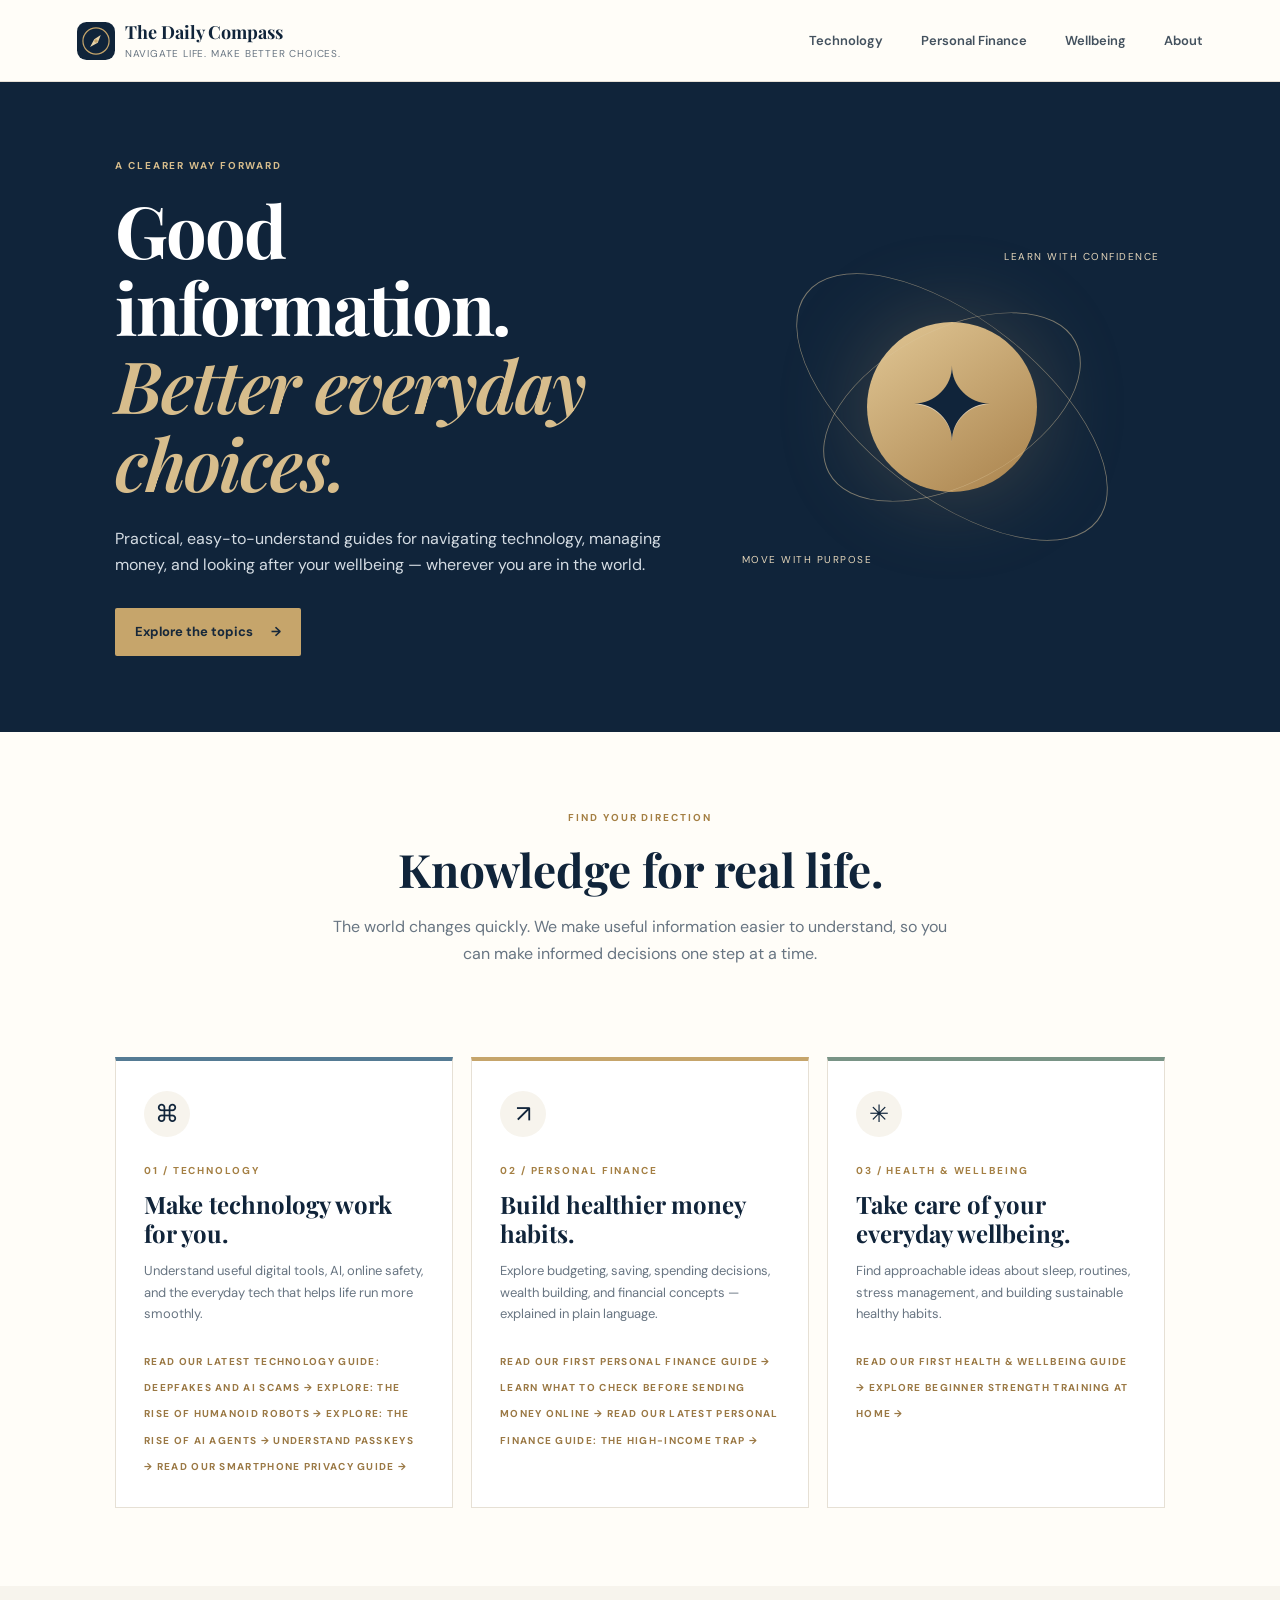
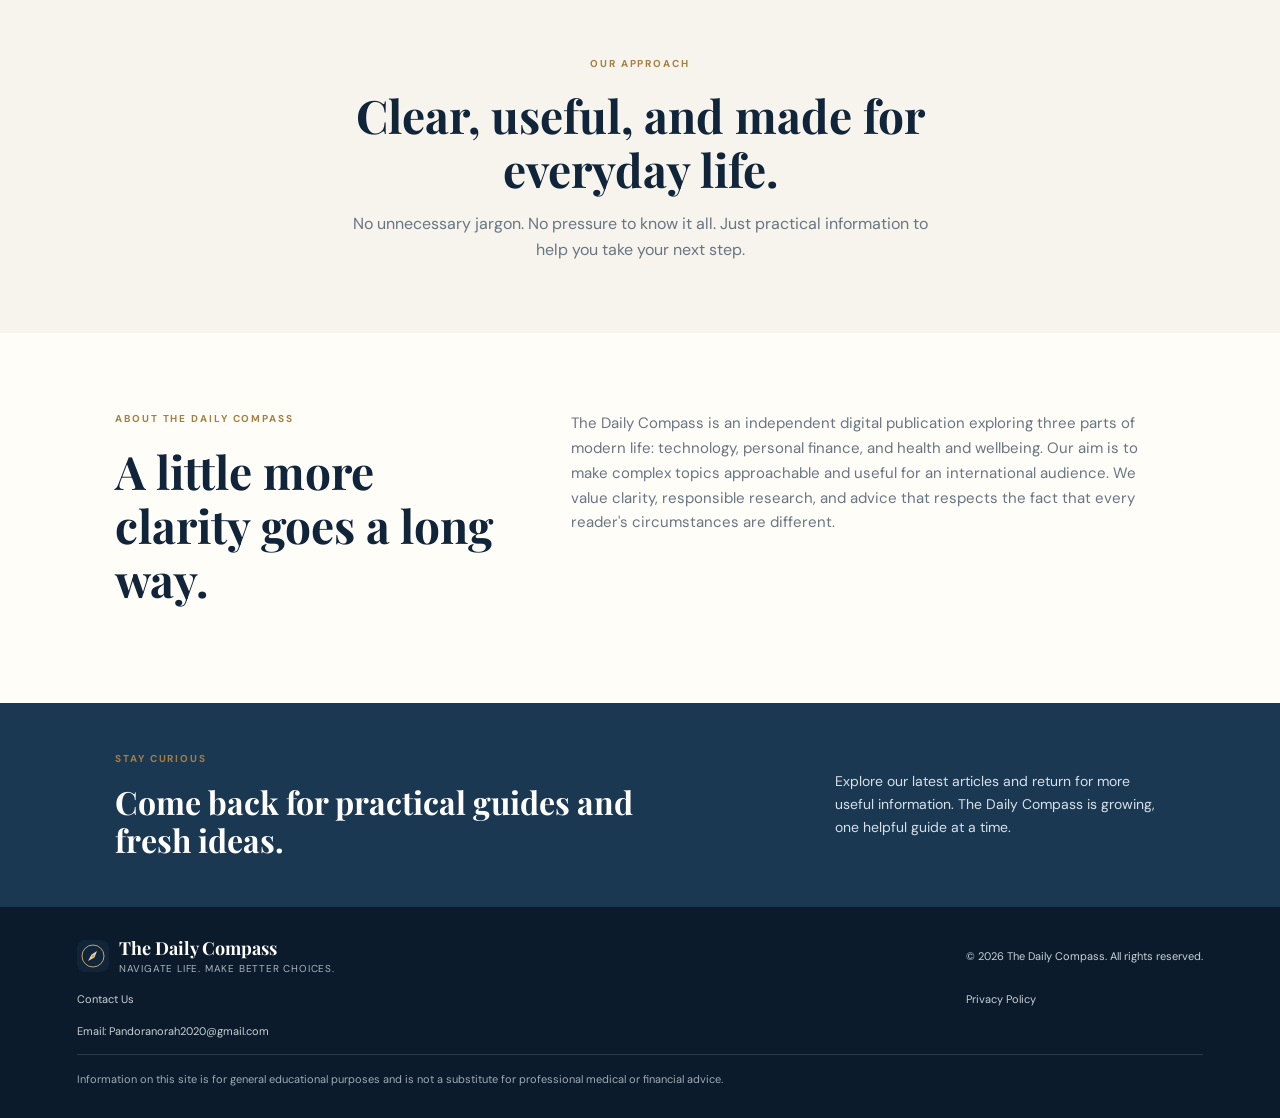
==== commit f893e318: "Add new premium Personal Finance article to homepage" ====
--- a/index.html
+++ b/index.html
@@ -1,267 +1,312 @@
 <!doctype html>
 <html lang="en">
+
 <head>
-  <meta charset="utf-8">
-  <meta name="viewport" content="width=device-width, initial-scale=1">
-
-  <title>The Daily Compass | Navigate Life. Make Better Choices.</title>
-
-  <meta name="description" content="The Daily Compass shares practical guides on technology, personal finance, and wellbeing to help you make better everyday decisions around the world.">
-
-  <!-- Google Search Console Verification: Cloudflare -->
-  <meta name="google-site-verification" content="niSRmLJpJioyuc1fLSVejvi6iPAMfOR2q-Q2uCCCyGE">
-
-  <!-- Google Search Console Verification: GitHub Pages -->
-  <meta name="google-site-verification" content="lFwDkpeKa295SKS8rfj2bWEa2eMhIiLLbjTRxKoqGhQ">
-
-  <meta name="theme-color" content="#10243a">
-
-  <!-- Social Sharing Metadata -->
-  <meta property="og:type" content="website">
-  <meta property="og:site_name" content="The Daily Compass">
-  <meta property="og:title" content="The Daily Compass | Navigate Life. Make Better Choices.">
-  <meta property="og:description" content="Practical, easy-to-understand guides on technology, personal finance, and health and wellbeing for readers around the world.">
-  <meta property="og:url" content="https://thedailycompassmedia.github.io/the-daily-compass/">
-  <meta property="og:image" content="https://thedailycompassmedia.github.io/the-daily-compass/compass.svg">
-  <meta property="og:image:alt" content="The Daily Compass publication logo">
-
-  <!-- Twitter Sharing Metadata -->
-  <meta name="twitter:card" content="summary">
-  <meta name="twitter:title" content="The Daily Compass | Navigate Life. Make Better Choices.">
-  <meta name="twitter:description" content="Practical guides on technology, personal finance, and wellbeing for readers around the world.">
-  <meta name="twitter:image" content="https://thedailycompassmedia.github.io/the-daily-compass/compass.svg">
-
-  <!-- Favicon -->
-  <link rel="icon" href="compass.svg" type="image/svg+xml">
-
-  <!-- Stylesheet -->
-  <link rel="stylesheet" href="styles.css">
+<meta charset="utf-8">
+<meta name="viewport" content="width=device-width, initial-scale=1">
+
+<title>The Daily Compass | Navigate Life. Make Better Choices.</title>
+
+<meta name="description" content="The Daily Compass shares practical guides on technology, personal finance, and wellbeing to help you make better everyday decisions around the world.">
+
+<!-- Google Search Console Verification: Cloudflare -->
+<meta name="google-site-verification" content="niSRmLJpJioyuc1fLSVejvi6iPAMfOR2q-Q2uCCCyGE">
+
+<!-- Google Search Console Verification: GitHub Pages -->
+<meta name="google-site-verification" content="lFwDkpeKa295SKS8rfj2bWEa2eMhIiLLbjTRxKoqGhQ">
+
+<meta name="theme-color" content="#10243a">
+
+<!-- Social Sharing Metadata -->
+<meta property="og:type" content="website">
+<meta property="og:site_name" content="The Daily Compass">
+<meta property="og:title" content="The Daily Compass | Navigate Life. Make Better Choices.">
+<meta property="og:description" content="Practical, easy-to-understand guides on technology, personal finance, and health and wellbeing for readers around the world.">
+<meta property="og:url" content="https://compass.dailycompass.workers.dev/">
+<meta property="og:image" content="https://compass.dailycompass.workers.dev/compass.svg">
+<meta property="og:image:alt" content="The Daily Compass publication logo">
+
+<!-- Twitter Sharing Metadata -->
+<meta name="twitter:card" content="summary">
+<meta name="twitter:title" content="The Daily Compass | Navigate Life. Make Better Choices.">
+<meta name="twitter:description" content="Practical guides on technology, personal finance, and wellbeing for readers around the world.">
+<meta name="twitter:image" content="https://compass.dailycompass.workers.dev/compass.svg">
+
+<!-- Favicon -->
+<link rel="icon" href="compass.svg" type="image/svg+xml">
+
+<!-- Stylesheet -->
+<link rel="stylesheet" href="styles.css">
+
 </head>
 
 <body>
 
-  <header class="site-header">
-    <a class="brand" href="#home" aria-label="The Daily Compass home">
-      <img src="compass.svg" alt="" width="38" height="38">
-      <span>
-        <strong>The Daily Compass</strong>
-        <small>Navigate life. Make better choices.</small>
-      </span>
-    </a>
-
-    <button class="menu-toggle" aria-label="Open navigation" aria-expanded="false">☰</button>
-
-    <nav class="nav">
-      <a href="#technology">Technology</a>
-      <a href="#finance">Personal Finance</a>
-      <a href="#wellbeing">Wellbeing</a>
-      <a href="#about">About</a>
-    </nav>
-  </header>
-
-  <main id="home">
-
-    <!-- HERO SECTION -->
-    <section class="hero">
-      <div class="hero-copy">
-        <p class="eyebrow">A clearer way forward</p>
-
-        <h1>Good information.<br><em>Better everyday choices.</em></h1>
-
-        <p class="hero-text">
-          Practical, easy-to-understand guides for navigating technology,
-          managing money, and looking after your wellbeing — wherever you
-          are in the world.
-        </p>
-
-        <a class="button" href="#explore">
-          Explore the topics <span aria-hidden="true">→</span>
-        </a>
-      </div>
-
-      <div class="hero-art" aria-hidden="true">
-        <div class="sun"></div>
-        <div class="orbit orbit-one"></div>
-        <div class="orbit orbit-two"></div>
-        <div class="compass-mark">✦</div>
-        <span class="art-label label-top">Learn with confidence</span>
-        <span class="art-label label-bottom">Move with purpose</span>
-      </div>
-    </section>
-
-    <!-- INTRODUCTION -->
-    <section class="intro section" id="explore">
-      <p class="eyebrow">Find your direction</p>
-
-      <h2>Knowledge for real life.</h2>
-
-      <p class="section-lead">
-        The world changes quickly. We make useful information easier to
-        understand, so you can make informed decisions one step at a time.
-      </p>
-    </section>
-
-    <!-- TOPIC CARDS -->
-    <section class="topics section">
-
-      <!-- TECHNOLOGY -->
-      <article class="topic-card tech" id="technology">
-        <div class="topic-icon" aria-hidden="true">⌘</div>
-
-        <p class="eyebrow">01 / Technology</p>
-
-        <h3>Make technology work for you.</h3>
-
-        <p>
-          Understand useful digital tools, AI, online safety, and the
-          everyday tech that helps life run more smoothly.
-        </p>
-
-        <a class="coming" href="deepfakes-ai-scams-how-to-recognise-fakes.html">
-          Read our latest Technology guide: Deepfakes and AI Scams →
-        </a>
-
-        <a class="coming" href="rise-of-humanoid-robots-everyday-life.html">
-          Explore: The Rise of Humanoid Robots →
-        </a>
-
-        <a class="coming" href="rise-of-ai-agents-future-of-work.html">
-          Explore: The Rise of AI Agents →
-        </a>
-
-        <a class="coming" href="passkeys-explained.html">
-          Understand Passkeys →
-        </a>
-
-        <a class="coming" href="technology-smartphone-privacy.html">
-          Read our smartphone privacy guide →
-        </a>
-      </article>
-
-      <!-- PERSONAL FINANCE -->
-      <article class="topic-card money" id="finance">
-        <div class="topic-icon" aria-hidden="true">↗</div>
-
-        <p class="eyebrow">02 / Personal Finance</p>
-
-        <h3>Build healthier money habits.</h3>
-
-        <p>
-          Explore budgeting, saving, spending decisions, and simple
-          financial concepts — explained in plain language.
-        </p>
-
-        <a class="coming" href="simple-monthly-budget.html">
-          Read our first Personal Finance guide →
-        </a>
-
-        <a class="coming" href="checks-before-sending-money-online.html">
-          Learn what to check before sending money online →
-        </a>
-      </article>
-
-      <!-- HEALTH AND WELLBEING -->
-      <article class="topic-card wellness" id="wellbeing">
-        <div class="topic-icon" aria-hidden="true">✳</div>
-
-        <p class="eyebrow">03 / Health &amp; Wellbeing</p>
-
-        <h3>Take care of your everyday wellbeing.</h3>
-
-        <p>
-          Find approachable ideas about sleep, routines, stress management,
-          and building sustainable healthy habits.
-        </p>
-
-        <a class="coming" href="seven-habits-better-sleep.html">
-          Read our first Health &amp; Wellbeing guide →
-        </a>
-
-        <a class="coming" href="beginner-strength-training-exercises-at-home.html">
-          Explore beginner strength training at home →
-        </a>
-      </article>
-
-    </section>
-
-    <!-- OUR APPROACH -->
-    <section class="quote-band">
-      <p class="eyebrow">Our approach</p>
-
-      <h2>Clear, useful, and made for everyday life.</h2>
-
-      <p>
-        No unnecessary jargon. No pressure to know it all. Just practical
-        information to help you take your next step.
-      </p>
-    </section>
-
-    <!-- ABOUT -->
-    <section class="about section" id="about">
-      <div>
-        <p class="eyebrow">About The Daily Compass</p>
-
-        <h2>A little more clarity goes a long way.</h2>
-      </div>
-
-      <p>
-        The Daily Compass is an independent digital publication exploring
-        three parts of modern life: technology, personal finance, and
-        health and wellbeing. Our aim is to make complex topics approachable
-        and useful for an international audience. We value clarity,
-        responsible research, and advice that respects the fact that
-        every reader's circumstances are different.
-      </p>
-    </section>
-
-    <!-- CONTACT STRIP -->
-    <section class="contact-strip" id="contact">
-      <div>
-        <p class="eyebrow">Stay curious</p>
-
-        <h2>Come back for practical guides and fresh ideas.</h2>
-      </div>
-
-      <p>
-        Explore our latest articles and return for more useful information.
-        The Daily Compass is growing, one helpful guide at a time.
-      </p>
-    </section>
-
-  </main>
-
-  <!-- FOOTER -->
-  <footer class="footer">
-
-    <a class="brand footer-brand" href="#home">
-      <img src="compass.svg" alt="" width="32" height="32">
-      <span>
-        <strong>The Daily Compass</strong>
-        <small>Navigate life. Make better choices.</small>
-      </span>
-    </a>
-
-    <p>© <span id="year"></span> The Daily Compass. All rights reserved.</p>
-
-    <p><a href="contact.html">Contact Us</a></p>
-
-    <p><a href="privacy-policy.html">Privacy Policy</a></p>
-
-    <p>
-      Email:
-      <a href="mailto:Pandoranorah2020@gmail.com">
-        Pandoranorah2020@gmail.com
-      </a>
-    </p>
-
-    <p class="disclaimer">
-      Information on this site is for general educational purposes and
-      is not a substitute for professional medical or financial advice.
-    </p>
-
-  </footer>
-
-  <script src="script.js"></script>
+<header class="site-header">
+
+<a class="brand" href="#home" aria-label="The Daily Compass home">
+<img src="compass.svg" alt="" width="38" height="38">
+
+<span>
+<strong>The Daily Compass</strong>
+<small>Navigate life. Make better choices.</small>
+</span>
+</a>
+
+<button class="menu-toggle" aria-label="Open navigation" aria-expanded="false">☰</button>
+
+<nav class="nav">
+<a href="#technology">Technology</a>
+<a href="#finance">Personal Finance</a>
+<a href="#wellbeing">Wellbeing</a>
+<a href="#about">About</a>
+</nav>
+
+</header>
+
+<main id="home">
+
+<!-- HERO SECTION -->
+
+<section class="hero">
+
+<div class="hero-copy">
+
+<p class="eyebrow">A clearer way forward</p>
+
+<h1>Good information.<br><em>Better everyday choices.</em></h1>
+
+<p class="hero-text">
+Practical, easy-to-understand guides for navigating technology,
+managing money, and looking after your wellbeing — wherever you
+are in the world.
+</p>
+
+<a class="button" href="#explore">
+Explore the topics <span aria-hidden="true">→</span>
+</a>
+
+</div>
+
+<div class="hero-art" aria-hidden="true">
+<div class="sun"></div>
+<div class="orbit orbit-one"></div>
+<div class="orbit orbit-two"></div>
+<div class="compass-mark">✦</div>
+<span class="art-label label-top">Learn with confidence</span>
+<span class="art-label label-bottom">Move with purpose</span>
+</div>
+
+</section>
+
+<!-- INTRODUCTION -->
+
+<section class="intro section" id="explore">
+
+<p class="eyebrow">Find your direction</p>
+
+<h2>Knowledge for real life.</h2>
+
+<p class="section-lead">
+The world changes quickly. We make useful information easier to
+understand, so you can make informed decisions one step at a time.
+</p>
+
+</section>
+
+<!-- TOPIC CARDS -->
+
+<section class="topics section">
+
+<!-- TECHNOLOGY -->
+
+<article class="topic-card tech" id="technology">
+
+<div class="topic-icon" aria-hidden="true">⌘</div>
+
+<p class="eyebrow">01 / Technology</p>
+
+<h3>Make technology work for you.</h3>
+
+<p>
+Understand useful digital tools, AI, online safety, and the
+everyday tech that helps life run more smoothly.
+</p>
+
+<a class="coming" href="deepfakes-ai-scams-how-to-recognise-fakes.html">
+Read our latest Technology guide: Deepfakes and AI Scams →
+</a>
+
+<a class="coming" href="rise-of-humanoid-robots-everyday-life.html">
+Explore: The Rise of Humanoid Robots →
+</a>
+
+<a class="coming" href="rise-of-ai-agents-future-of-work.html">
+Explore: The Rise of AI Agents →
+</a>
+
+<a class="coming" href="passkeys-explained.html">
+Understand Passkeys →
+</a>
+
+<a class="coming" href="technology-smartphone-privacy.html">
+Read our smartphone privacy guide →
+</a>
+
+</article>
+
+<!-- PERSONAL FINANCE -->
+
+<article class="topic-card money" id="finance">
+
+<div class="topic-icon" aria-hidden="true">↗</div>
+
+<p class="eyebrow">02 / Personal Finance</p>
+
+<h3>Build healthier money habits.</h3>
+
+<p>
+Explore budgeting, saving, spending decisions, wealth building,
+and financial concepts — explained in plain language.
+</p>
+
+<a class="coming" href="simple-monthly-budget.html">
+Read our first Personal Finance guide →
+</a>
+
+<a class="coming" href="checks-before-sending-money-online.html">
+Learn what to check before sending money online →
+</a>
+
+<a class="coming" href="the-wealth-gap-high-income-financial-freedom.html">
+Read our latest Personal Finance guide: The High-Income Trap →
+</a>
+
+</article>
+
+<!-- HEALTH AND WELLBEING -->
+
+<article class="topic-card wellness" id="wellbeing">
+
+<div class="topic-icon" aria-hidden="true">✳</div>
+
+<p class="eyebrow">03 / Health &amp; Wellbeing</p>
+
+<h3>Take care of your everyday wellbeing.</h3>
+
+<p>
+Find approachable ideas about sleep, routines, stress management,
+and building sustainable healthy habits.
+</p>
+
+<a class="coming" href="seven-habits-better-sleep.html">
+Read our first Health &amp; Wellbeing guide →
+</a>
+
+<a class="coming" href="beginner-strength-training-exercises-at-home.html">
+Explore beginner strength training at home →
+</a>
+
+</article>
+
+</section>
+
+<!-- OUR APPROACH -->
+
+<section class="quote-band">
+
+<p class="eyebrow">Our approach</p>
+
+<h2>Clear, useful, and made for everyday life.</h2>
+
+<p>
+No unnecessary jargon. No pressure to know it all. Just practical
+information to help you take your next step.
+</p>
+
+</section>
+
+<!-- ABOUT -->
+
+<section class="about section" id="about">
+
+<div>
+
+<p class="eyebrow">About The Daily Compass</p>
+
+<h2>A little more clarity goes a long way.</h2>
+
+</div>
+
+<p>
+The Daily Compass is an independent digital publication exploring
+three parts of modern life: technology, personal finance, and
+health and wellbeing. Our aim is to make complex topics approachable
+and useful for an international audience. We value clarity,
+responsible research, and advice that respects the fact that
+every reader's circumstances are different.
+</p>
+
+</section>
+
+<!-- CONTACT STRIP -->
+
+<section class="contact-strip" id="contact">
+
+<div>
+
+<p class="eyebrow">Stay curious</p>
+
+<h2>Come back for practical guides and fresh ideas.</h2>
+
+</div>
+
+<p>
+Explore our latest articles and return for more useful information.
+The Daily Compass is growing, one helpful guide at a time.
+</p>
+
+</section>
+
+</main>
+
+<!-- FOOTER -->
+
+<footer class="footer">
+
+<a class="brand footer-brand" href="#home">
+
+<img src="compass.svg" alt="" width="32" height="32">
+
+<span>
+<strong>The Daily Compass</strong>
+<small>Navigate life. Make better choices.</small>
+</span>
+
+</a>
+
+<p>© <span id="year"></span> The Daily Compass. All rights reserved.</p>
+
+<p><a href="contact.html">Contact Us</a></p>
+
+<p><a href="privacy-policy.html">Privacy Policy</a></p>
+
+<p>
+Email:
+<a href="mailto:Pandoranorah2020@gmail.com">
+Pandoranorah2020@gmail.com
+</a>
+</p>
+
+<p class="disclaimer">
+Information on this site is for general educational purposes and
+is not a substitute for professional medical or financial advice.
+</p>
+
+</footer>
+
+<script src="script.js"></script>
 
 </body>
 </html>
+
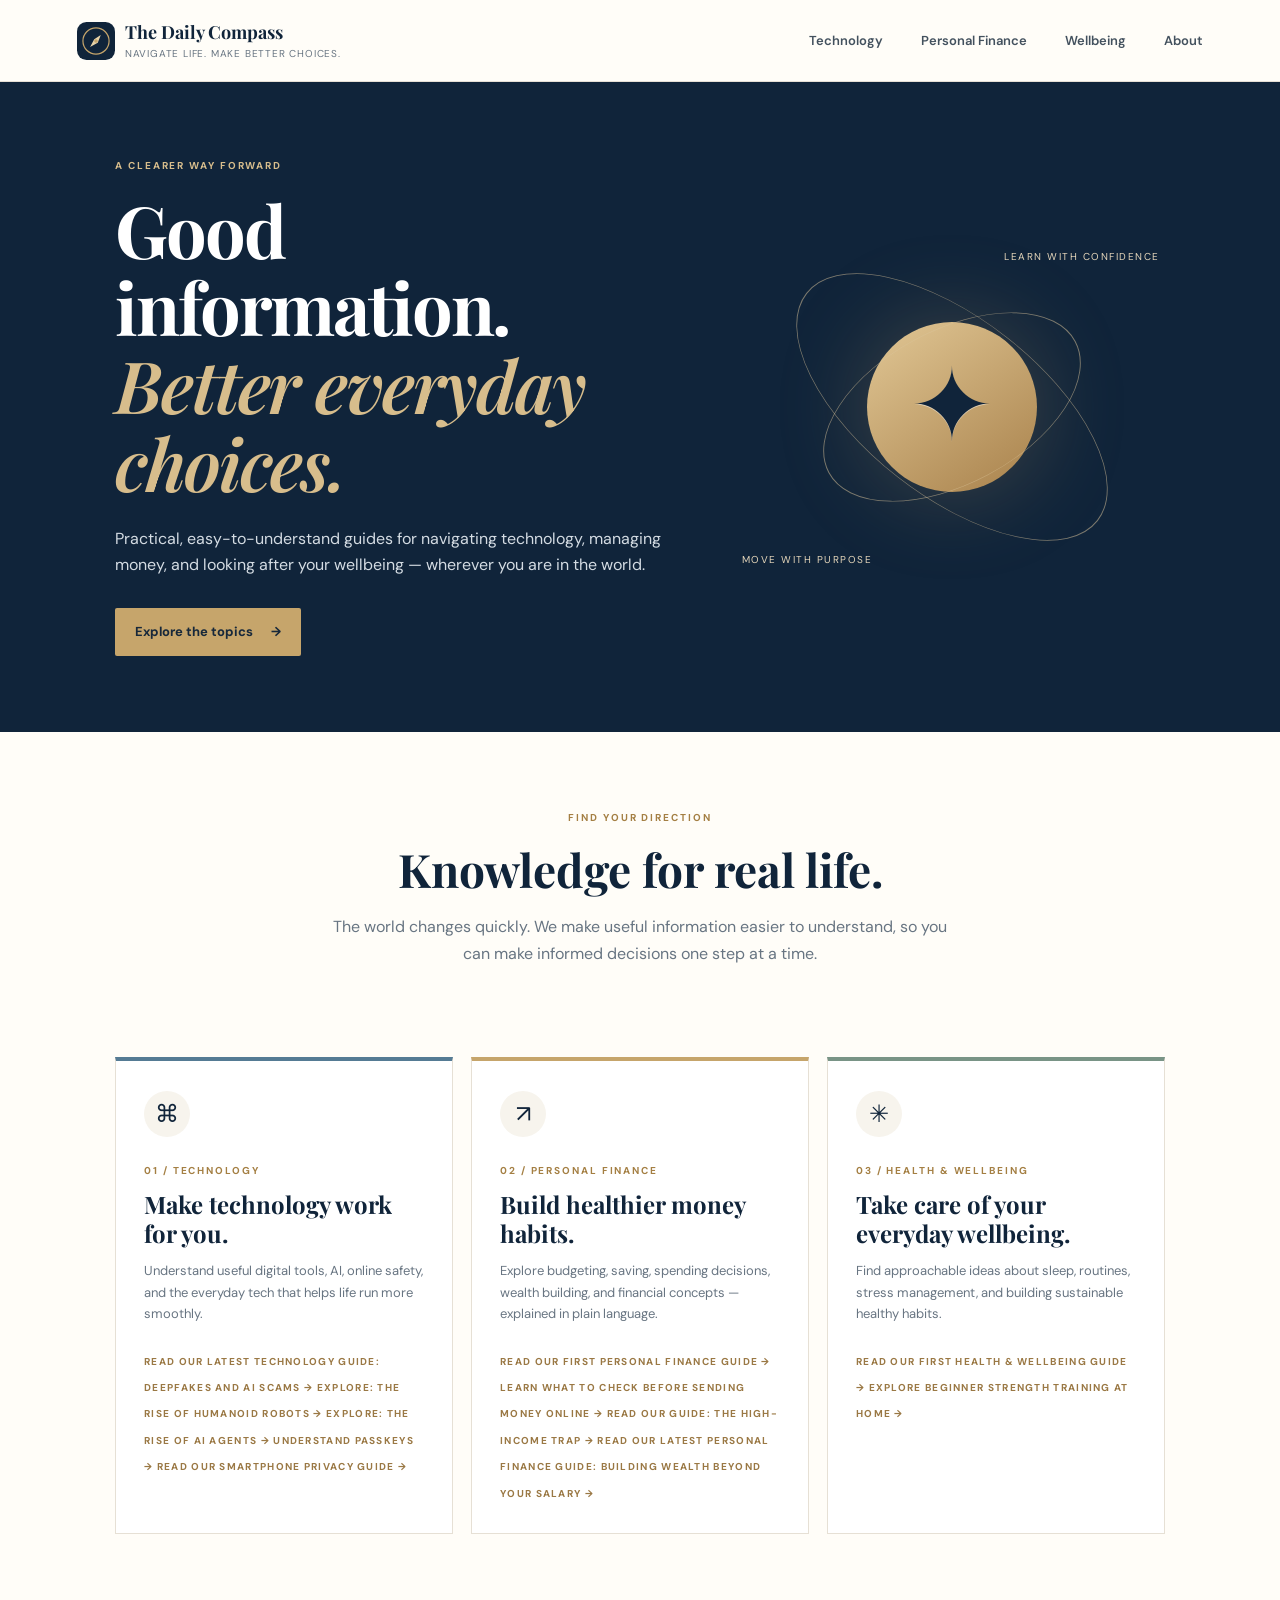
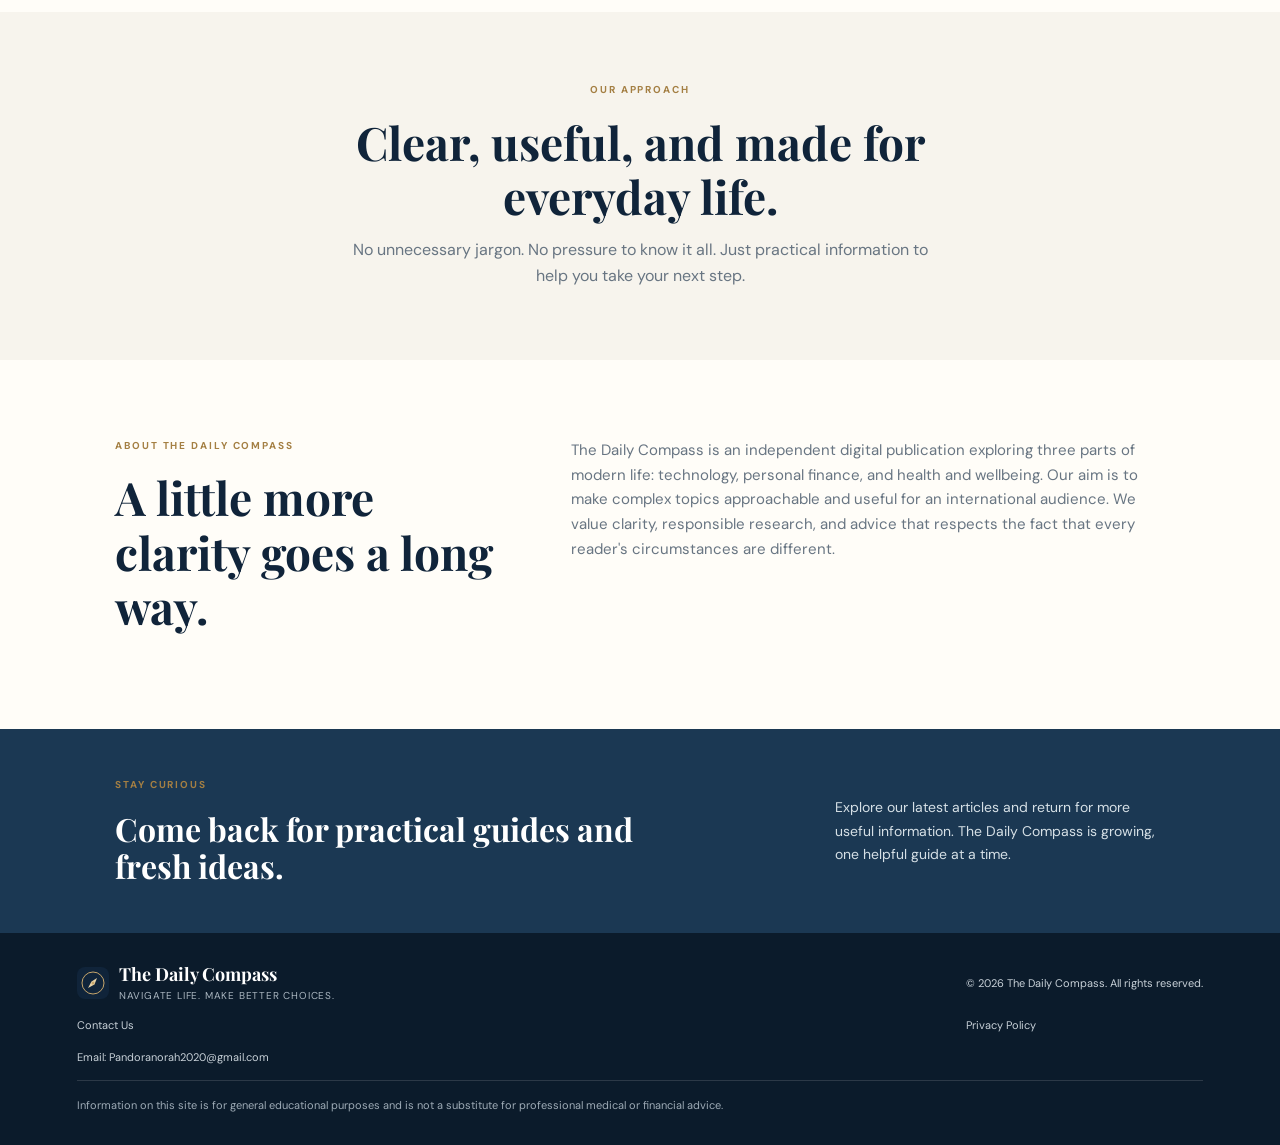
==== commit 4e266a42: "Add latest Personal Finance article to homepage" ====
--- a/index.html
+++ b/index.html
@@ -179,7 +179,11 @@
 </a>
 
 <a class="coming" href="the-wealth-gap-high-income-financial-freedom.html">
-Read our latest Personal Finance guide: The High-Income Trap →
+Read our guide: The High-Income Trap →
+</a>
+
+<a class="coming" href="building-wealth-beyond-your-salary-assets-equity-income.html">
+Read our latest Personal Finance guide: Building Wealth Beyond Your Salary →
 </a>
 
 </article>
@@ -309,4 +313,3 @@
 
 </body>
 </html>
-
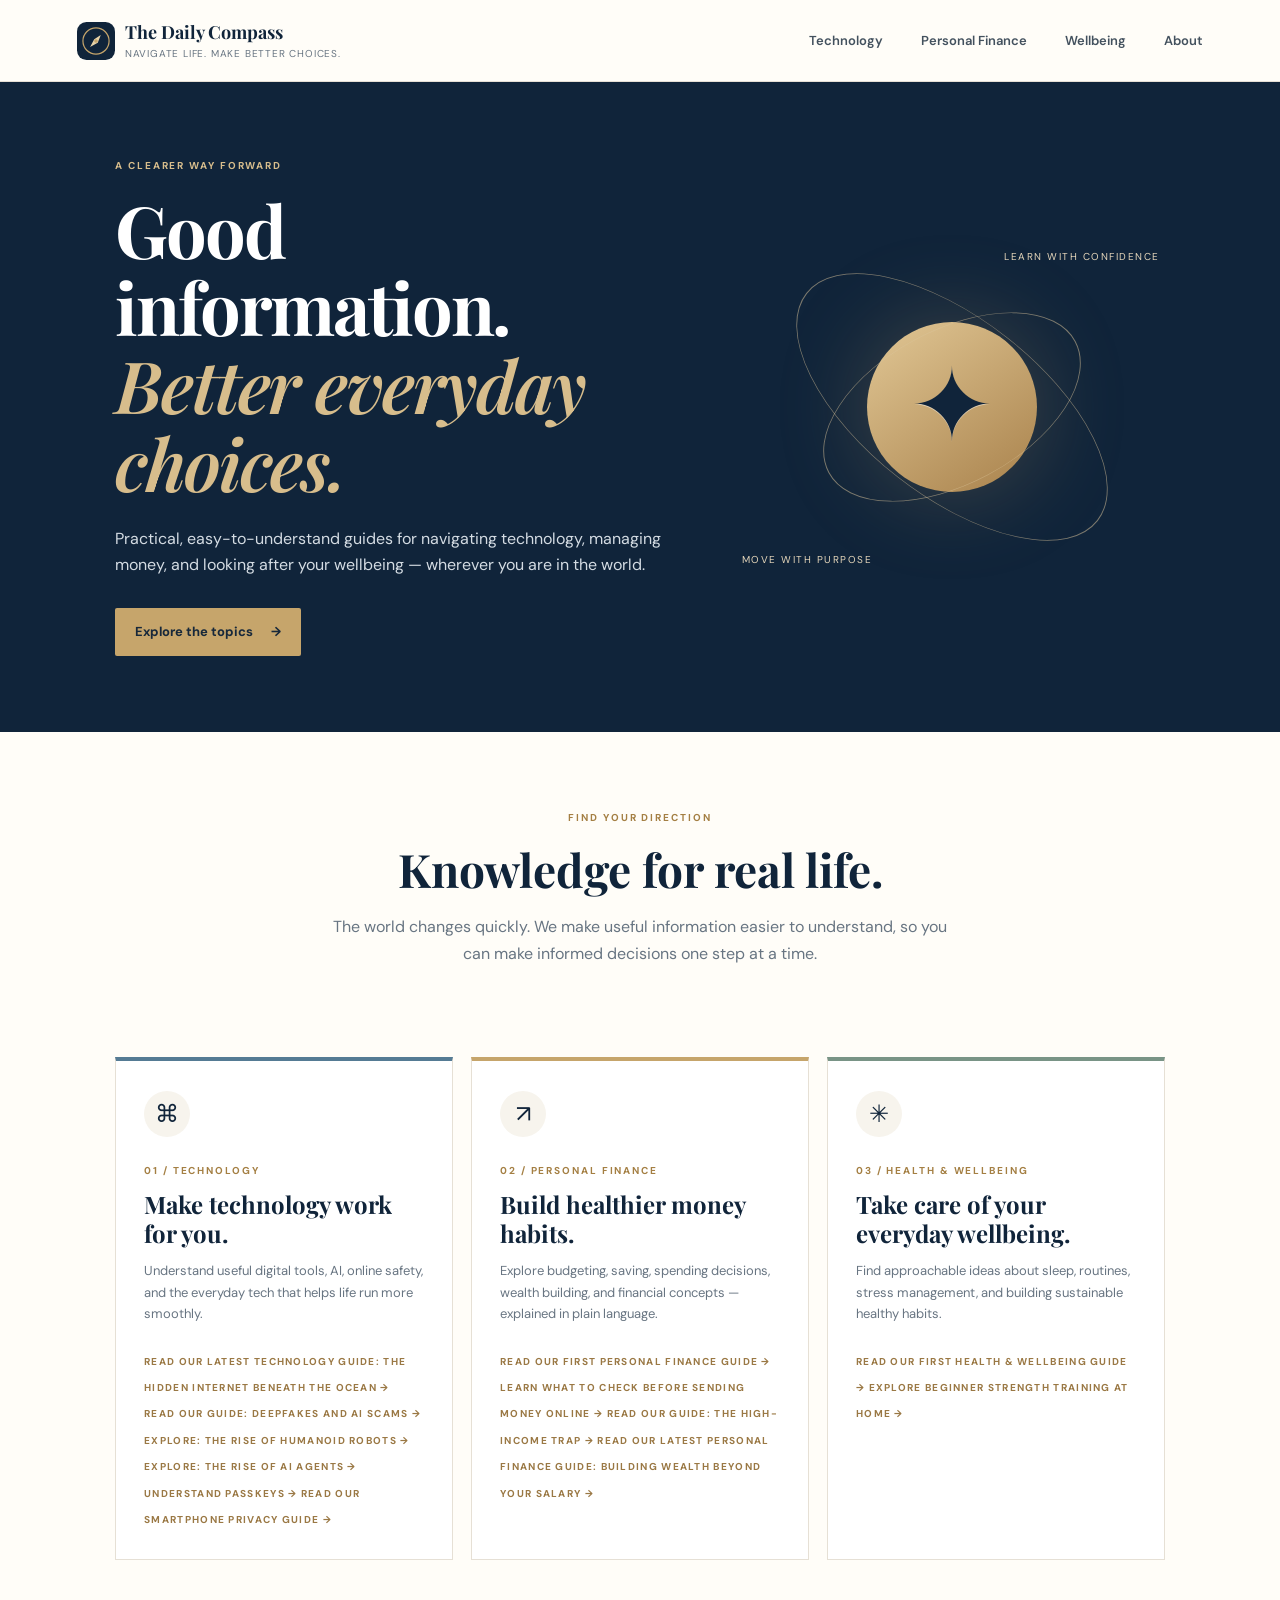
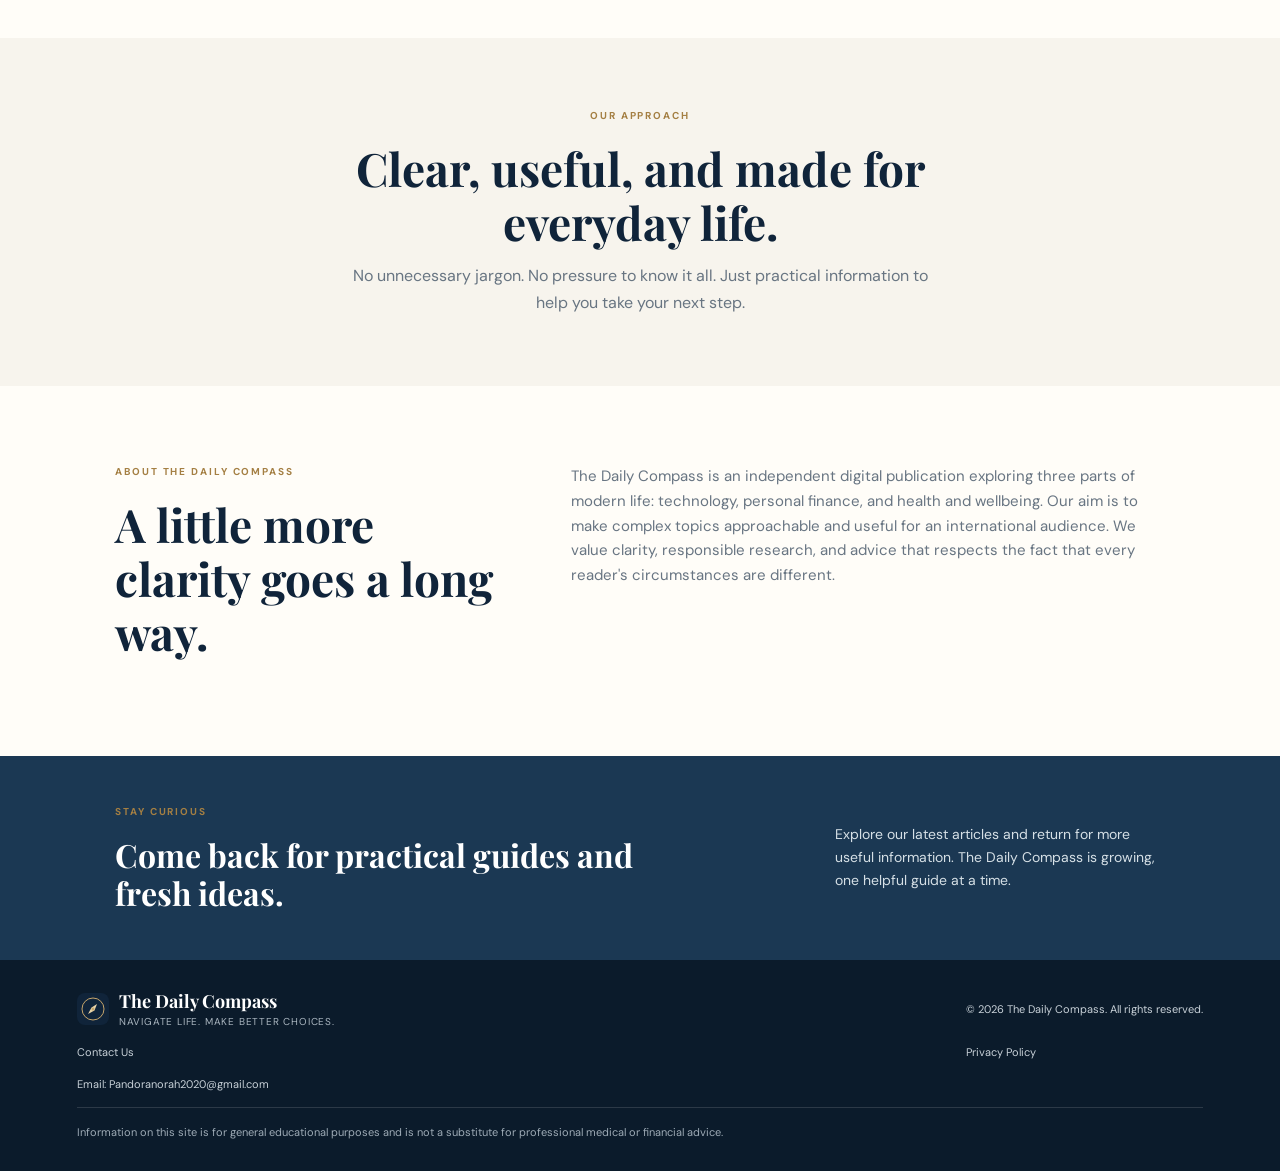
==== commit b3f0b758: "Add new undersea cables article to homepage" ====
--- a/index.html
+++ b/index.html
@@ -133,8 +133,12 @@
 everyday tech that helps life run more smoothly.
 </p>
 
+<a class="coming" href="the-hidden-internet-beneath-the-ocean">
+Read our latest Technology guide: The Hidden Internet Beneath the Ocean →
+</a>
+
 <a class="coming" href="deepfakes-ai-scams-how-to-recognise-fakes.html">
-Read our latest Technology guide: Deepfakes and AI Scams →
+Read our guide: Deepfakes and AI Scams →
 </a>
 
 <a class="coming" href="rise-of-humanoid-robots-everyday-life.html">
